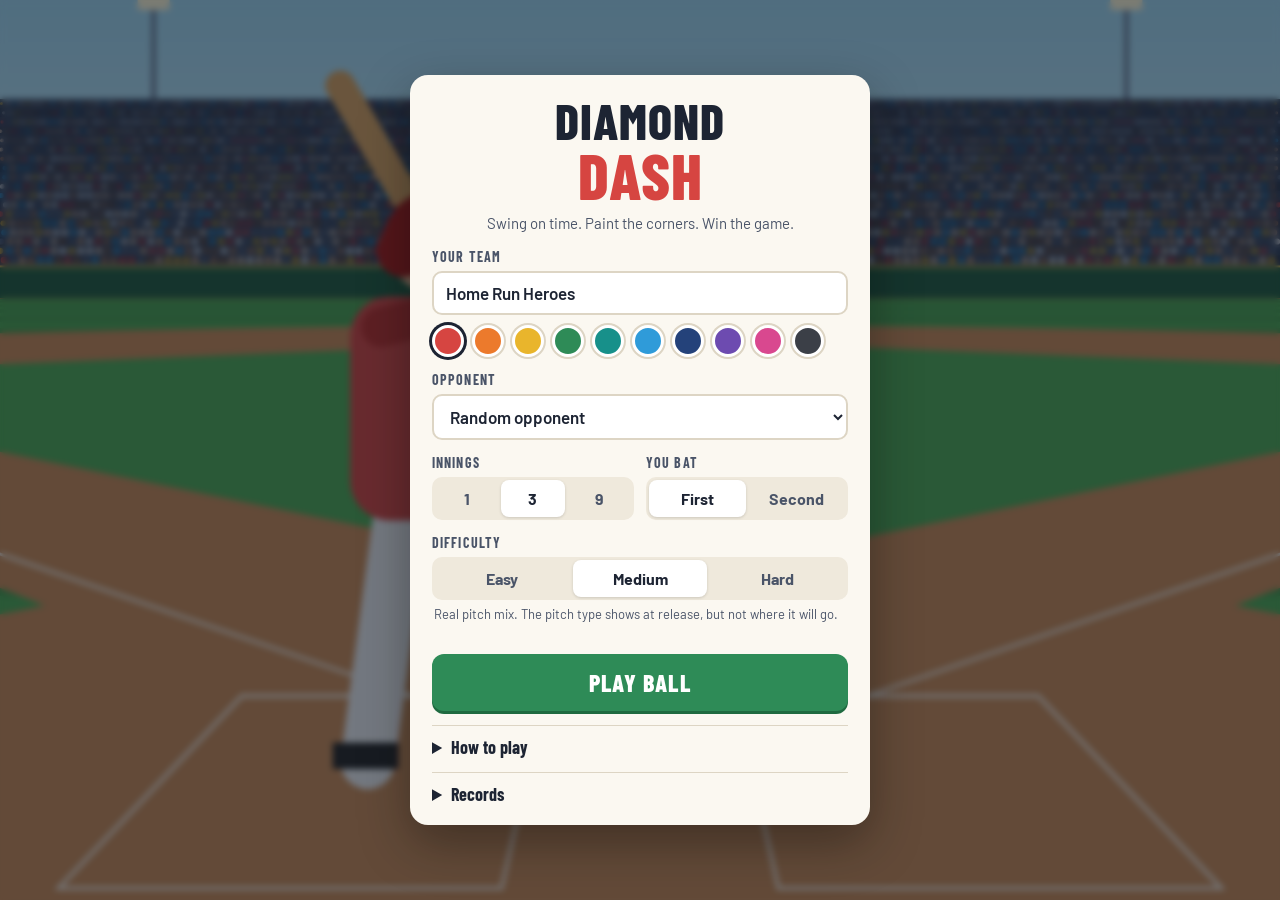
==== index.html @ 8d14df59 "Add Diamond Dash browser baseball game Full mini baseball game: timing-based batting, pick-and-aim p" ====
<!doctype html>
<html lang="en">
<head>
  <meta charset="utf-8">
  <meta name="viewport" content="width=device-width, initial-scale=1, maximum-scale=1, user-scalable=no, viewport-fit=cover">
  <meta name="theme-color" content="#1d2433">
  <title>Diamond Dash</title>
  <link rel="preconnect" href="https://fonts.googleapis.com">
  <link rel="preconnect" href="https://fonts.gstatic.com" crossorigin>
  <link href="https://fonts.googleapis.com/css2?family=Barlow:wght@500;600;700&family=Barlow+Condensed:wght@600;700;800&display=swap" rel="stylesheet">
  <link rel="stylesheet" href="css/style.css">
</head>
<body>
  <canvas id="game" aria-label="Baseball field. Tap or press Space to swing when batting. Tap the strike zone to pitch."></canvas>

  <!-- In-game HUD -->
  <div id="hud" hidden>
    <div class="scorebug" id="scorebug">
      <div class="sb-teams">
        <div class="sb-row" id="sb-away"><span class="chip"></span><span class="abbr"></span><span class="runs">0</span></div>
        <div class="sb-row" id="sb-home"><span class="chip"></span><span class="abbr"></span><span class="runs">0</span></div>
      </div>
      <div class="sb-inning"><span id="sb-half">&#9650;</span><span id="sb-inn">1</span></div>
      <div class="sb-situation">
        <svg class="sb-bases" viewBox="0 0 44 30" aria-label="Runners on base">
          <rect id="sb-b2" x="16" y="2" width="11" height="11" transform="rotate(45 21.5 7.5)"/>
          <rect id="sb-b3" x="4" y="14" width="11" height="11" transform="rotate(45 9.5 19.5)"/>
          <rect id="sb-b1" x="28" y="14" width="11" height="11" transform="rotate(45 33.5 19.5)"/>
        </svg>
        <div class="sb-outs" aria-label="Outs"><i id="sb-o1"></i><i id="sb-o2"></i></div>
      </div>
      <div class="sb-count" id="sb-count">0-0</div>
    </div>

    <div class="matchup" id="matchup">
      <div class="mu-line" id="mu-batter"></div>
      <div class="mu-line dim" id="mu-pitcher"></div>
    </div>

    <div id="pitch-info" class="pitch-info" aria-live="polite"></div>
    <div id="call" class="call" aria-live="assertive"></div>

    <div id="controls-bat" class="controls" hidden>
      <div class="hint" id="bat-hint">Tap or press <kbd>Space</kbd> to swing</div>
      <button id="btn-steal" class="pill steal" hidden>STEAL 2ND</button>
    </div>

    <div id="controls-pitch" class="controls" hidden>
      <div class="pitch-buttons" role="radiogroup" aria-label="Pitch type">
        <button class="pitch-btn" data-pitch="fb" role="radio"><b>Fastball</b><small>1</small></button>
        <button class="pitch-btn" data-pitch="cv" role="radio"><b>Curve</b><small>2</small></button>
        <button class="pitch-btn" data-pitch="ch" role="radio"><b>Change-up</b><small>3</small></button>
      </div>
      <div class="hint" id="pitch-hint">Tap the zone to throw</div>
    </div>

    <div id="tagup" class="prompt" hidden>
      <div class="prompt-title" id="tagup-title">Tag up?</div>
      <div class="prompt-sub" id="tagup-sub"></div>
      <div class="prompt-buttons">
        <button id="btn-send" class="btn go">SEND <small>(Y)</small></button>
        <button id="btn-hold" class="btn">HOLD <small>(N)</small></button>
      </div>
    </div>

    <div id="speed-hint" class="speed-hint" hidden>Tap to speed up</div>
    <div id="banner" class="banner" hidden><div class="banner-main" id="banner-main"></div><div class="banner-sub" id="banner-sub"></div></div>

    <button id="btn-pause" class="icon-btn left" aria-label="Pause">&#10074;&#10074;</button>
    <button id="btn-mute" class="icon-btn right" aria-label="Mute">&#128266;</button>
  </div>

  <!-- Title / setup -->
  <div id="screen-title" class="overlay">
    <div class="panel setup">
      <h1 class="logo"><span>DIAMOND</span><span class="dash">DASH</span></h1>
      <p class="tag">Swing on time. Paint the corners. Win the game.</p>

      <div class="field-group">
        <label for="team-name">Your team</label>
        <input id="team-name" maxlength="18" autocomplete="off" spellcheck="false">
        <div class="swatches" id="swatches" role="radiogroup" aria-label="Team color"></div>
      </div>

      <div class="field-group">
        <label for="opponent">Opponent</label>
        <select id="opponent"></select>
      </div>

      <div class="row-2">
        <div class="field-group">
          <span class="label">Innings</span>
          <div class="seg" id="seg-innings">
            <button data-v="1">1</button><button data-v="3">3</button><button data-v="9">9</button>
          </div>
        </div>
        <div class="field-group">
          <span class="label">You bat</span>
          <div class="seg" id="seg-side">
            <button data-v="away">First</button><button data-v="home">Second</button>
          </div>
        </div>
      </div>

      <div class="field-group">
        <span class="label">Difficulty</span>
        <div class="seg" id="seg-diff">
          <button data-v="easy">Easy</button><button data-v="medium">Medium</button><button data-v="hard">Hard</button>
        </div>
        <p class="diff-note" id="diff-note"></p>
      </div>

      <button id="btn-play" class="btn big go">PLAY BALL</button>

      <details class="howto">
        <summary>How to play</summary>
        <ul>
          <li><b>Batting:</b> tap, click or press <kbd>Space</kbd> to swing. Swing early to pull the ball and late to go the other way. Perfect timing gives the hardest hits. Pitches off the plate are hard to hit well, so let them go.</li>
          <li><b>Pitching:</b> pick a pitch (<kbd>1</kbd> <kbd>2</kbd> <kbd>3</kbd>), then tap where in the zone to throw it. The dotted ring shows how far it can miss. Mix speeds: a change-up after a fastball fools hitters.</li>
          <li><b>Steal:</b> with a runner on and the next base open, tap <b>STEAL</b> (or <kbd>S</kbd>) before the pitch.</li>
          <li><b>Tag up:</b> after a catch in the outfield you can send the runner. Deeper fly balls are safer.</li>
          <li>Fielding and the rest of the baserunning happen automatically. Tap the field view to speed it up.</li>
          <li><kbd>P</kbd> or <kbd>Esc</kbd> pauses and <kbd>M</kbd> mutes.</li>
        </ul>
      </details>

      <details class="records" id="records">
        <summary>Records</summary>
        <div id="records-body"></div>
      </details>
    </div>
  </div>

  <!-- Pause -->
  <div id="screen-pause" class="overlay" hidden>
    <div class="panel small">
      <h2>Paused</h2>
      <button id="btn-resume" class="btn big go">RESUME</button>
      <button id="btn-quit" class="btn">QUIT TO MENU</button>
    </div>
  </div>

  <!-- Game over -->
  <div id="screen-over" class="overlay" hidden>
    <div class="panel wide">
      <h2 id="over-title">Final</h2>
      <p id="over-sub" class="tag"></p>
      <div id="over-bests" class="bests"></div>
      <div class="table-wrap"><table id="linescore" class="linescore"></table></div>
      <div class="tabs" id="box-tabs"></div>
      <div class="table-wrap"><table id="boxscore" class="boxscore"></table></div>
      <div class="table-wrap"><table id="pitchbox" class="boxscore"></table></div>
      <div class="over-buttons">
        <button id="btn-again" class="btn big go">PLAY AGAIN</button>
        <button id="btn-menu" class="btn">MAIN MENU</button>
      </div>
    </div>
  </div>

  <script src="js/util.js"></script>
  <script src="js/data.js"></script>
  <script src="js/sim.js"></script>
  <script src="js/game.js"></script>
  <script src="js/storage.js"></script>
  <script src="js/audio.js"></script>
  <script src="js/render-bat.js"></script>
  <script src="js/render-field.js"></script>
  <script src="js/main.js"></script>
</body>
</html>
---- css/style.css ----
:root {
  --ink: #1d2433;
  --ink-2: #4a5468;
  --paper: #fbf8f1;
  --paper-2: #efe9dc;
  --line: #ddd5c4;
  --accent: #d64541;
  --go: #2e8b57;
  --gold: #f2c94c;
  --hud-bg: rgba(20, 26, 40, 0.86);
  --hud-ink: #f7f5ef;
  --safe-top: env(safe-area-inset-top, 0px);
  --safe-bottom: env(safe-area-inset-bottom, 0px);
  --font: 'Barlow', system-ui, -apple-system, 'Segoe UI', Roboto, sans-serif;
  --font-c: 'Barlow Condensed', 'Arial Narrow', system-ui, sans-serif;
}

* { box-sizing: border-box; }
html, body {
  margin: 0;
  height: 100%;
  overflow: hidden;
  background: #1d2433;
  color: var(--ink);
  font-family: var(--font);
  -webkit-tap-highlight-color: transparent;
  -webkit-user-select: none;
  user-select: none;
  touch-action: none;
}
canvas#game { position: fixed; inset: 0; width: 100vw; height: 100vh; height: 100dvh; display: block; }
button { font: inherit; cursor: pointer; color: inherit; }
kbd {
  font-family: var(--font-c);
  font-size: 0.85em;
  padding: 0 5px;
  border: 1px solid currentColor;
  border-radius: 4px;
  opacity: 0.85;
}
[hidden] { display: none !important; }

/* ---------- HUD ---------- */
#hud { position: fixed; inset: 0; pointer-events: none; }
#hud button, #hud .prompt { pointer-events: auto; }

.scorebug {
  position: absolute;
  top: calc(10px + var(--safe-top));
  left: 50%;
  transform: translateX(-50%);
  width: max-content;
  white-space: nowrap;
  display: flex;
  align-items: stretch;
  background: var(--hud-bg);
  color: var(--hud-ink);
  border-radius: 10px;
  overflow: hidden;
  font-family: var(--font-c);
  box-shadow: 0 4px 14px rgba(0, 0, 0, 0.25);
}
.sb-teams { display: flex; flex-direction: column; }
.sb-row { display: flex; align-items: center; gap: 8px; padding: 3px 10px 3px 0; font-size: 19px; font-weight: 700; min-width: 104px; }
.sb-row .chip { width: 6px; align-self: stretch; }
.sb-row .abbr { flex: 1; letter-spacing: 0.04em; }
.sb-row .runs { font-size: 21px; font-weight: 800; min-width: 20px; text-align: right; }
.sb-row.batting .abbr::after { content: ' \2022'; color: var(--gold); }
.sb-inning {
  display: flex; flex-direction: column; align-items: center; justify-content: center;
  padding: 0 10px; border-left: 1px solid rgba(255, 255, 255, 0.12); font-size: 20px; font-weight: 800; line-height: 1;
}
.sb-inning #sb-half { font-size: 11px; color: var(--gold); margin-bottom: 2px; }
.sb-situation {
  display: flex; flex-direction: column; align-items: center; justify-content: center; gap: 4px;
  padding: 4px 10px; border-left: 1px solid rgba(255, 255, 255, 0.12);
}
.sb-bases { width: 40px; height: 27px; }
.sb-bases rect { fill: rgba(255, 255, 255, 0.15); stroke: rgba(255, 255, 255, 0.6); stroke-width: 1.4; }
.sb-bases rect.on { fill: var(--gold); stroke: var(--gold); }
.sb-outs { display: flex; gap: 5px; }
.sb-outs i { width: 8px; height: 8px; border-radius: 50%; border: 1.5px solid rgba(255, 255, 255, 0.7); }
.sb-outs i.on { background: #ff6b57; border-color: #ff6b57; }
.sb-count {
  display: flex; align-items: center; padding: 0 12px; font-size: 24px; font-weight: 800;
  border-left: 1px solid rgba(255, 255, 255, 0.12); letter-spacing: 0.03em;
}

.matchup {
  position: absolute;
  left: 12px;
  bottom: calc(12px + var(--safe-bottom));
  background: var(--hud-bg);
  color: var(--hud-ink);
  border-radius: 10px;
  padding: 7px 12px;
  font-size: 14px;
  max-width: min(46vw, 320px);
  line-height: 1.35;
}
.matchup .mu-line { white-space: nowrap; overflow: hidden; text-overflow: ellipsis; }
.matchup .mu-line b { font-family: var(--font-c); font-size: 16px; letter-spacing: 0.02em; }
.matchup .dim { opacity: 0.7; font-size: 13px; }
.matchup .tagchip { display: inline-block; padding: 0 5px; margin-right: 4px; border-radius: 4px; font-family: var(--font-c); font-weight: 700; font-size: 12px; color: #fff; }

.pitch-info {
  position: absolute;
  top: calc(78px + var(--safe-top));
  left: 50%;
  transform: translateX(-50%);
  font-family: var(--font-c);
  font-weight: 700;
  font-size: 17px;
  color: #fff;
  background: rgba(20, 26, 40, 0.55);
  padding: 2px 12px;
  border-radius: 999px;
  opacity: 0;
  transition: opacity 0.15s;
  white-space: nowrap;
}
.pitch-info.show { opacity: 1; }

.call {
  position: absolute;
  left: 50%;
  top: 40%;
  transform: translate(-50%, -50%) scale(0.9);
  font-family: var(--font-c);
  font-weight: 800;
  font-size: clamp(30px, 7vw, 54px);
  letter-spacing: 0.03em;
  color: #fff;
  text-shadow: 0 3px 0 rgba(0, 0, 0, 0.35), 0 0 18px rgba(0, 0, 0, 0.35);
  opacity: 0;
  transition: opacity 0.12s, transform 0.12s;
  white-space: nowrap;
  text-align: center;
}
.call.show { opacity: 1; transform: translate(-50%, -50%) scale(1); }
.call.good { color: #ffe066; }
.call.bad { color: #ff8a7a; }
.call small { display: block; font-size: 0.42em; font-weight: 700; opacity: 0.9; }

.controls {
  position: absolute;
  right: 12px;
  bottom: calc(12px + var(--safe-bottom));
  display: flex;
  flex-direction: column;
  align-items: flex-end;
  gap: 8px;
}
.hint {
  color: #fff;
  font-size: 13px;
  background: rgba(20, 26, 40, 0.55);
  padding: 4px 10px;
  border-radius: 999px;
  white-space: nowrap;
}
.pill {
  pointer-events: auto;
  border: none;
  border-radius: 999px;
  padding: 10px 18px;
  font-family: var(--font-c);
  font-weight: 800;
  font-size: 18px;
  letter-spacing: 0.04em;
  box-shadow: 0 3px 0 rgba(0, 0, 0, 0.25);
}
.pill.steal { background: #fff; color: var(--ink); }
.pill.steal.armed { background: var(--gold); animation: pulse 0.8s infinite alternate; }
@keyframes pulse { from { transform: scale(1); } to { transform: scale(1.06); } }

.pitch-buttons { display: flex; gap: 6px; }
.pitch-btn {
  display: flex; flex-direction: column; align-items: center; gap: 0;
  min-width: 78px;
  border: 2px solid rgba(255, 255, 255, 0.85);
  background: rgba(20, 26, 40, 0.75);
  color: #fff;
  border-radius: 10px;
  padding: 7px 8px 5px;
  font-family: var(--font-c);
}
.pitch-btn b { font-size: 17px; font-weight: 800; letter-spacing: 0.02em; }
.pitch-btn small { font-size: 11px; opacity: 0.7; }
.pitch-btn.sel { background: #fff; color: var(--ink); }

.prompt {
  position: absolute;
  left: 50%;
  bottom: calc(90px + var(--safe-bottom));
  transform: translateX(-50%);
  background: var(--paper);
  color: var(--ink);
  border-radius: 14px;
  padding: 14px 18px;
  box-shadow: 0 10px 30px rgba(0, 0, 0, 0.35);
  text-align: center;
  min-width: 260px;
}
.prompt-title { font-family: var(--font-c); font-weight: 800; font-size: 24px; }
.prompt-sub { font-size: 14px; color: var(--ink-2); margin: 2px 0 10px; min-height: 1em; }
.prompt-buttons { display: flex; gap: 10px; justify-content: center; }

.speed-hint {
  position: absolute; right: 12px; bottom: calc(12px + var(--safe-bottom));
  color: #fff; font-size: 13px; background: rgba(20, 26, 40, 0.6); padding: 4px 10px; border-radius: 999px;
}

.banner {
  position: absolute;
  left: 0; right: 0;
  top: 42%;
  transform: translateY(-50%);
  text-align: center;
  background: linear-gradient(90deg, transparent, rgba(20, 26, 40, 0.88) 18%, rgba(20, 26, 40, 0.88) 82%, transparent);
  color: #fff;
  padding: 14px 10px;
  animation: bannerIn 0.25s ease-out;
}
.banner-main { font-family: var(--font-c); font-weight: 800; font-size: clamp(32px, 8vw, 60px); letter-spacing: 0.03em; line-height: 1.05; }
.banner-sub { font-size: clamp(14px, 3.6vw, 18px); opacity: 0.9; margin-top: 4px; padding: 0 8px; }
.banner.good .banner-main { color: #ffe066; }
.banner.bad .banner-main { color: #ff8a7a; }
.banner.low { top: auto; bottom: calc(60px + var(--safe-bottom)); transform: none; animation: bannerUp 0.25s ease-out; }
@keyframes bannerUp { from { opacity: 0; transform: translateY(12px); } to { opacity: 1; transform: none; } }
@keyframes bannerIn { from { opacity: 0; transform: translateY(-50%) scaleY(0.6); } to { opacity: 1; transform: translateY(-50%) scaleY(1); } }

.icon-btn {
  position: absolute;
  top: calc(12px + var(--safe-top));
  width: 40px; height: 40px;
  border-radius: 50%;
  border: none;
  background: var(--hud-bg);
  color: #fff;
  font-size: 15px;
  display: grid; place-items: center;
}
.icon-btn.left { left: 12px; }
.icon-btn.right { right: 12px; }

/* ---------- Overlays ---------- */
.overlay {
  position: fixed;
  inset: 0;
  display: flex;
  align-items: flex-start;
  justify-content: center;
  overflow-y: auto;
  padding: calc(18px + var(--safe-top)) 16px calc(18px + var(--safe-bottom));
  background: rgba(16, 22, 34, 0.55);
  backdrop-filter: blur(3px);
  -webkit-backdrop-filter: blur(3px);
  touch-action: pan-y;
  -webkit-user-select: text;
  user-select: text;
}
.panel {
  background: var(--paper);
  border-radius: 18px;
  padding: 22px 22px 20px;
  width: 100%;
  max-width: 460px;
  margin: auto 0;
  box-shadow: 0 18px 50px rgba(0, 0, 0, 0.35);
}
.panel.small { max-width: 320px; text-align: center; display: flex; flex-direction: column; gap: 10px; }
.panel.wide { max-width: 720px; }
.panel h2 { font-family: var(--font-c); font-size: 34px; margin: 0 0 4px; letter-spacing: 0.02em; }

.logo { margin: 0; text-align: center; font-family: var(--font-c); font-weight: 800; font-size: 50px; line-height: 0.95; letter-spacing: 0.02em; }
.logo span { display: block; }
.logo .dash { color: var(--accent); font-size: 64px; }
.tag { text-align: center; color: var(--ink-2); margin: 8px 0 16px; font-size: 15px; }

.field-group { margin-bottom: 14px; }
.field-group label, .field-group .label {
  display: block;
  font-family: var(--font-c);
  font-weight: 700;
  font-size: 14px;
  letter-spacing: 0.08em;
  text-transform: uppercase;
  color: var(--ink-2);
  margin-bottom: 6px;
}
input, select {
  width: 100%;
  font: inherit;
  font-size: 17px;
  font-weight: 600;
  padding: 10px 12px;
  border-radius: 10px;
  border: 2px solid var(--line);
  background: #fff;
  color: var(--ink);
}
input:focus, select:focus { outline: none; border-color: var(--ink); }
.swatches { display: flex; flex-wrap: wrap; gap: 8px; margin-top: 10px; }
.swatch {
  width: 32px; height: 32px; border-radius: 50%;
  border: 3px solid #fff;
  box-shadow: 0 0 0 2px var(--line);
}
.swatch.sel { box-shadow: 0 0 0 3px var(--ink); }

.row-2 { display: grid; grid-template-columns: 1fr 1fr; gap: 12px; }
.seg { display: flex; background: var(--paper-2); border-radius: 10px; padding: 3px; gap: 3px; }
.seg button {
  flex: 1;
  border: none;
  background: transparent;
  border-radius: 8px;
  padding: 9px 4px;
  font-weight: 700;
  font-size: 16px;
  color: var(--ink-2);
}
.seg button.sel { background: #fff; color: var(--ink); box-shadow: 0 1px 3px rgba(0, 0, 0, 0.15); }
.diff-note { font-size: 13px; color: var(--ink-2); margin: 6px 2px 0; min-height: 2.6em; }

.btn {
  border: none;
  border-radius: 12px;
  padding: 11px 18px;
  font-family: var(--font-c);
  font-weight: 800;
  font-size: 18px;
  letter-spacing: 0.05em;
  background: var(--paper-2);
  color: var(--ink);
}
.btn small { font-weight: 600; opacity: 0.7; font-size: 0.75em; }
.btn.go { background: var(--go); color: #fff; box-shadow: 0 3px 0 #1f6a40; }
.btn.big { width: 100%; padding: 14px; font-size: 24px; }
.btn:active { transform: translateY(1px); }

details { margin-top: 14px; border-top: 1px solid var(--line); padding-top: 10px; }
summary { cursor: pointer; font-family: var(--font-c); font-weight: 700; font-size: 18px; }
.howto ul { padding-left: 18px; margin: 8px 0 0; font-size: 14px; line-height: 1.45; color: var(--ink-2); }
.howto li { margin-bottom: 6px; }
.records table { width: 100%; border-collapse: collapse; font-size: 14px; margin-top: 8px; }
.records th, .records td { text-align: left; padding: 4px 6px; border-bottom: 1px solid var(--line); }
.records h4 { margin: 12px 0 2px; font-family: var(--font-c); font-size: 16px; }
.records .empty { color: var(--ink-2); font-size: 14px; margin: 8px 0 0; }

.bests { display: flex; flex-wrap: wrap; gap: 6px; justify-content: center; margin-bottom: 12px; }
.bests span { background: var(--gold); color: var(--ink); font-family: var(--font-c); font-weight: 700; padding: 3px 10px; border-radius: 999px; font-size: 14px; }

.table-wrap { overflow-x: auto; margin-bottom: 12px; -webkit-overflow-scrolling: touch; }
table.linescore, table.boxscore { border-collapse: collapse; width: 100%; font-size: 14px; font-variant-numeric: tabular-nums; }
.linescore th, .linescore td { padding: 5px 6px; text-align: center; border-bottom: 1px solid var(--line); }
.linescore td:first-child, .linescore th:first-child { text-align: left; font-weight: 700; white-space: nowrap; }
.linescore .tot { font-weight: 800; background: var(--paper-2); }
.boxscore th, .boxscore td { padding: 4px 6px; text-align: right; border-bottom: 1px solid var(--line); }
.boxscore th:first-child, .boxscore td:first-child { text-align: left; white-space: nowrap; }
.boxscore th { font-family: var(--font-c); color: var(--ink-2); font-weight: 700; }
.boxscore tr.total td { font-weight: 800; }
.tabs { display: flex; gap: 6px; margin-bottom: 6px; }
.tabs button { border: none; background: var(--paper-2); border-radius: 999px; padding: 6px 14px; font-weight: 700; color: var(--ink-2); }
.tabs button.sel { background: var(--ink); color: #fff; }
.over-buttons { display: grid; grid-template-columns: 2fr 1fr; gap: 10px; margin-top: 6px; }
.over-buttons .btn.big { font-size: 22px; }

@media (max-width: 560px) {
  .sb-row { font-size: 16px; min-width: 84px; padding-right: 8px; }
  .sb-row .runs { font-size: 18px; }
  .sb-count { font-size: 20px; padding: 0 9px; }
  .sb-inning { padding: 0 8px; font-size: 18px; }
  .sb-situation { padding: 3px 7px; }
  .matchup { font-size: 12px; padding: 6px 9px; max-width: 48vw; }
  .matchup .mu-line b { font-size: 14px; }
  .pitch-btn { min-width: 0; padding: 6px 7px 4px; }
  .pitch-btn b { font-size: 15px; }
  #controls-pitch { left: 12px; align-items: stretch; bottom: calc(66px + var(--safe-bottom)); }
  #controls-pitch .pitch-buttons > * { flex: 1; }
  #controls-pitch .hint { align-self: center; }
  .icon-btn { width: 36px; height: 36px; }
  .logo { font-size: 42px; }
  .logo .dash { font-size: 54px; }
  .panel { padding: 18px 16px 16px; }
}
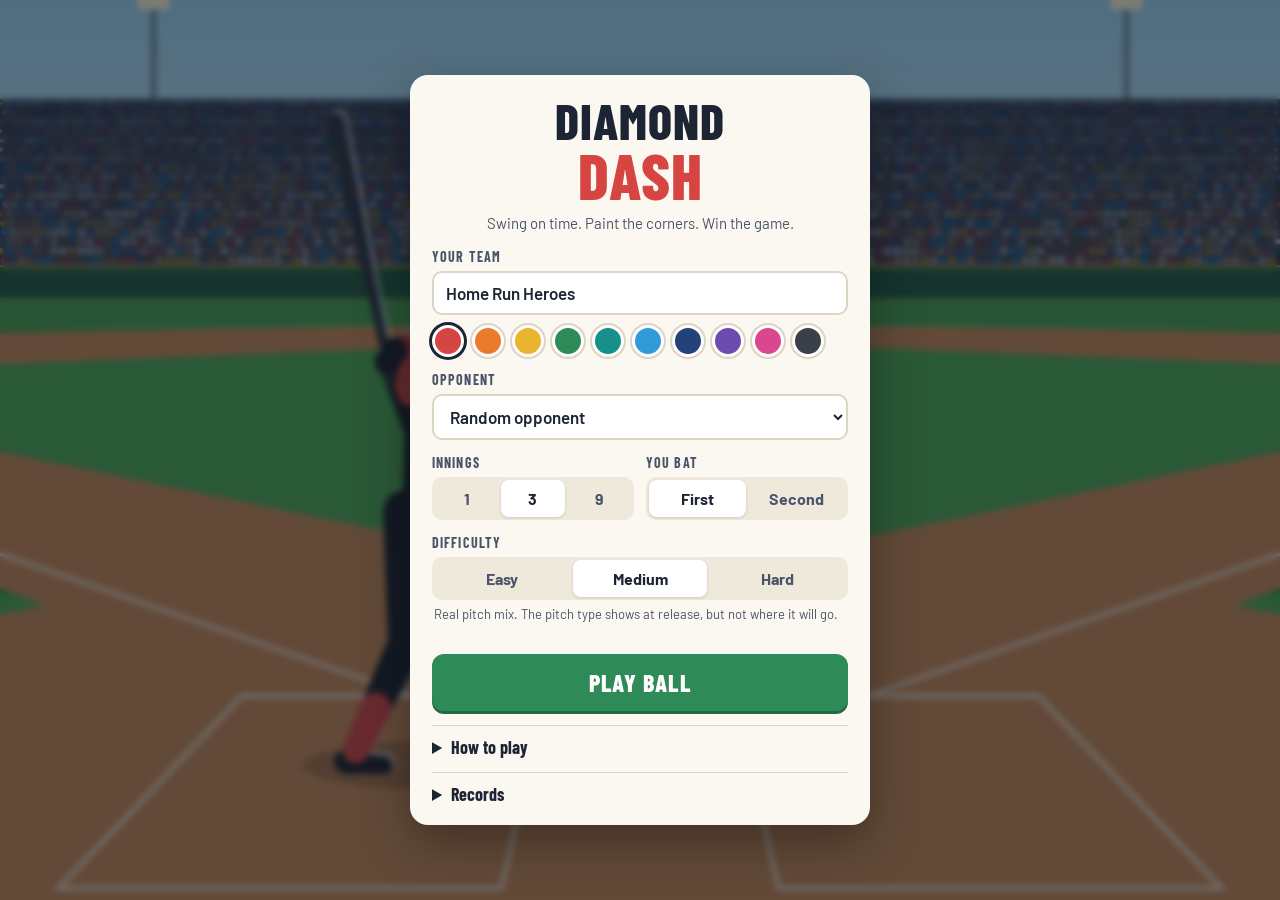
==== commit 64b0436a: "Add silhouette player rigs, 7 pitch types and bullpen - Players are now skeleton rigs (IK arms/legs," ====
--- a/index.html
+++ b/index.html
@@ -46,12 +46,11 @@
     </div>
 
     <div id="controls-pitch" class="controls" hidden>
-      <div class="pitch-buttons" role="radiogroup" aria-label="Pitch type">
-        <button class="pitch-btn" data-pitch="fb" role="radio"><b>Fastball</b><small>1</small></button>
-        <button class="pitch-btn" data-pitch="cv" role="radio"><b>Curve</b><small>2</small></button>
-        <button class="pitch-btn" data-pitch="ch" role="radio"><b>Change-up</b><small>3</small></button>
+      <div class="pitch-buttons" id="pitch-buttons" role="radiogroup" aria-label="Pitch type"></div>
+      <div class="pitch-row2">
+        <button id="btn-bullpen" class="pill bullpen">BULLPEN <small>(B)</small></button>
+        <div class="hint" id="pitch-hint">Tap the zone to throw</div>
       </div>
-      <div class="hint" id="pitch-hint">Tap the zone to throw</div>
     </div>
 
     <div id="tagup" class="prompt" hidden>
@@ -116,7 +115,8 @@
         <summary>How to play</summary>
         <ul>
           <li><b>Batting:</b> tap, click or press <kbd>Space</kbd> to swing. Swing early to pull the ball and late to go the other way. Perfect timing gives the hardest hits. Pitches off the plate are hard to hit well, so let them go.</li>
-          <li><b>Pitching:</b> pick a pitch (<kbd>1</kbd> <kbd>2</kbd> <kbd>3</kbd>), then tap where in the zone to throw it. The dotted ring shows how far it can miss. Mix speeds: a change-up after a fastball fools hitters.</li>
+          <li><b>Pitching:</b> pick a pitch (<kbd>1</kbd>&ndash;<kbd>5</kbd>), then tap where in the zone to throw it. The dotted ring shows how far it can miss. Mix speeds: a change-up or splitter after a fastball fools hitters.</li>
+          <li><b>Bullpen:</b> when your pitcher tires (watch the energy bar), tap <b>BULLPEN</b> (or <kbd>B</kbd>) between pitches to bring in a reliever.</li>
           <li><b>Steal:</b> with a runner on and the next base open, tap <b>STEAL</b> (or <kbd>S</kbd>) before the pitch.</li>
           <li><b>Tag up:</b> after a catch in the outfield you can send the runner. Deeper fly balls are safer.</li>
           <li>Fielding and the rest of the baserunning happen automatically. Tap the field view to speed it up.</li>
@@ -128,6 +128,16 @@
         <summary>Records</summary>
         <div id="records-body"></div>
       </details>
+    </div>
+  </div>
+
+  <!-- Bullpen -->
+  <div id="screen-bullpen" class="overlay" hidden>
+    <div class="panel">
+      <h2>Bullpen</h2>
+      <p class="tag left" id="bp-sub">Bring in a reliever. A pitcher who comes out can't go back in.</p>
+      <div id="bp-list" class="bp-list"></div>
+      <button id="btn-bp-close" class="btn wide">KEEP CURRENT PITCHER</button>
     </div>
   </div>
 
@@ -163,6 +173,7 @@
   <script src="js/game.js"></script>
   <script src="js/storage.js"></script>
   <script src="js/audio.js"></script>
+  <script src="js/rig.js"></script>
   <script src="js/render-bat.js"></script>
   <script src="js/render-field.js"></script>
   <script src="js/main.js"></script>
--- a/css/style.css
+++ b/css/style.css
@@ -367,6 +367,34 @@
 .over-buttons { display: grid; grid-template-columns: 2fr 1fr; gap: 10px; margin-top: 6px; }
 .over-buttons .btn.big { font-size: 22px; }
 
+/* Pitch selection and bullpen */
+.pitch-buttons { flex-wrap: wrap; justify-content: flex-end; max-width: 460px; }
+.pitch-btn small { font-family: var(--font); }
+.pitch-btn .mph { font-size: 11px; opacity: 0.75; }
+.pitch-row2 { display: flex; gap: 8px; align-items: center; }
+.pill.bullpen { background: rgba(20, 26, 40, 0.8); color: #fff; font-size: 15px; padding: 7px 14px; box-shadow: none; border: 2px solid rgba(255, 255, 255, 0.6); }
+.pill.bullpen small { font-weight: 600; opacity: 0.7; }
+.energy { display: inline-block; width: 46px; height: 7px; border-radius: 4px; background: rgba(255, 255, 255, 0.2); vertical-align: middle; margin-left: 4px; overflow: hidden; }
+.energy i { display: block; height: 100%; border-radius: 4px; background: #5fd38a; }
+.energy.mid i { background: var(--gold); }
+.energy.low i { background: #ff6b57; }
+.tag.left { text-align: left; margin: 4px 0 12px; }
+.bp-list { display: flex; flex-direction: column; gap: 8px; margin-bottom: 12px; }
+.bp-row {
+  display: grid; grid-template-columns: 1fr auto; gap: 4px 10px; align-items: center;
+  text-align: left; border: 2px solid var(--line); background: #fff; border-radius: 12px; padding: 10px 12px;
+}
+.bp-row:not(:disabled):hover { border-color: var(--ink); }
+.bp-row:disabled { opacity: 0.55; cursor: default; background: var(--paper-2); }
+.bp-row.current { opacity: 1; border-color: var(--go); background: #f1f8f2; }
+.bp-name { font-family: var(--font-c); font-weight: 800; font-size: 19px; }
+.bp-role { font-family: var(--font-c); font-weight: 700; font-size: 12px; background: var(--ink); color: #fff; border-radius: 4px; padding: 1px 5px; margin-left: 6px; vertical-align: 2px; }
+.bp-status { font-size: 13px; color: var(--ink-2); text-align: right; }
+.bp-pitches { grid-column: 1 / -1; display: flex; flex-wrap: wrap; gap: 4px; font-size: 13px; color: var(--ink-2); align-items: center; }
+.bp-pitches span { background: var(--paper-2); border-radius: 999px; padding: 1px 8px; font-weight: 600; color: var(--ink); }
+.bp-row .energy { background: var(--line); width: 60px; }
+.btn.wide { width: 100%; }
+
 @media (max-width: 560px) {
   .sb-row { font-size: 16px; min-width: 84px; padding-right: 8px; }
   .sb-row .runs { font-size: 18px; }
@@ -378,7 +406,10 @@
   .pitch-btn { min-width: 0; padding: 6px 7px 4px; }
   .pitch-btn b { font-size: 15px; }
   #controls-pitch { left: 12px; align-items: stretch; bottom: calc(66px + var(--safe-bottom)); }
-  #controls-pitch .pitch-buttons > * { flex: 1; }
+  #controls-pitch .pitch-buttons { max-width: none; justify-content: stretch; }
+  #controls-pitch .pitch-buttons > * { flex: 1 1 0; min-width: 0; }
+  .pitch-btn b { font-size: 14px; }
+  .pitch-row2 { justify-content: space-between; }
   #controls-pitch .hint { align-self: center; }
   .icon-btn { width: 36px; height: 36px; }
   .logo { font-size: 42px; }
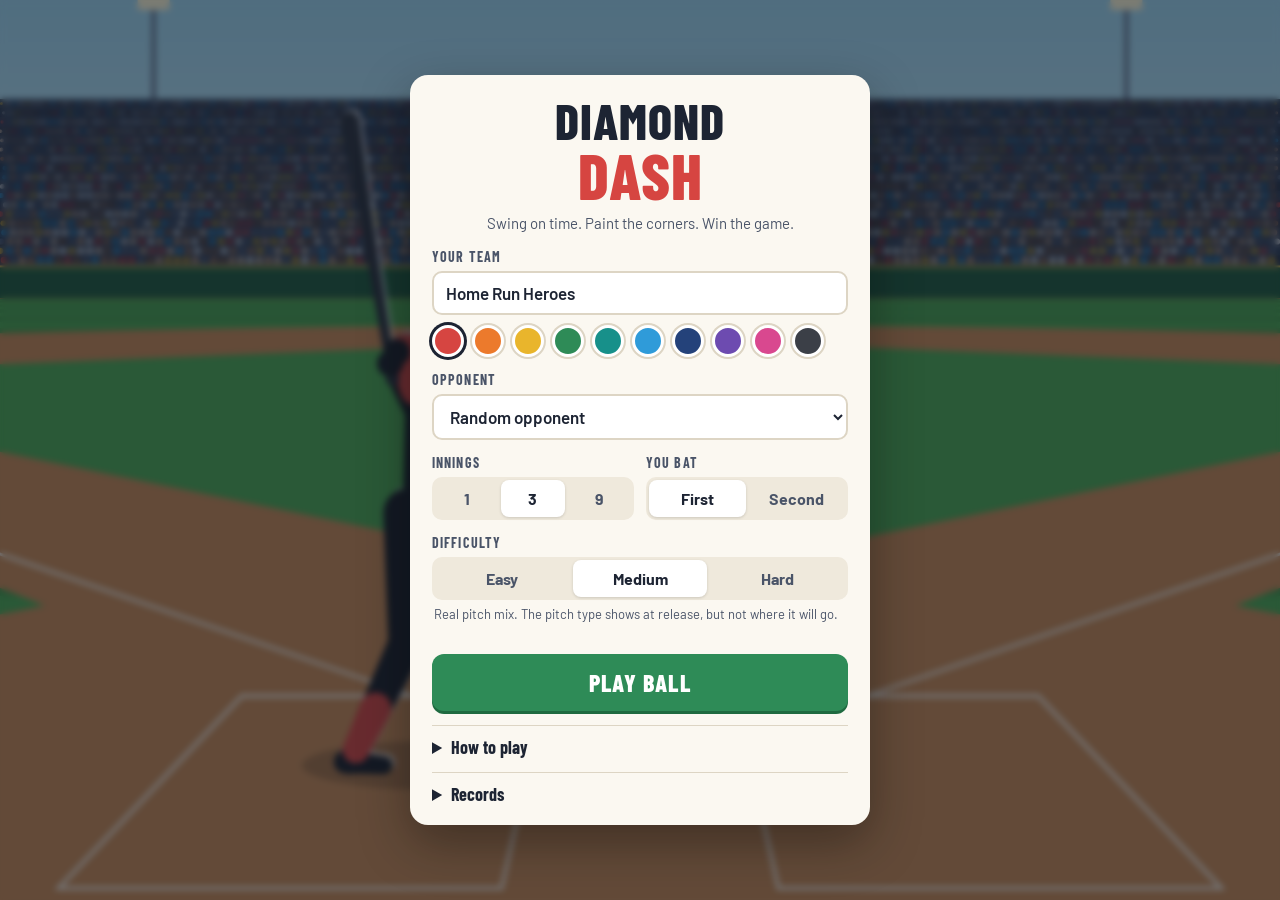
==== commit 7d921310: "Plan franchise mode: design notes, architecture contract, module stubs Co-Authored-By: Claude Opus 5" ====
--- a/index.html
+++ b/index.html
@@ -9,8 +9,15 @@
   <link rel="preconnect" href="https://fonts.gstatic.com" crossorigin>
   <link href="https://fonts.googleapis.com/css2?family=Barlow:wght@500;600;700&family=Barlow+Condensed:wght@600;700;800&display=swap" rel="stylesheet">
   <link rel="stylesheet" href="css/style.css">
+  <link rel="stylesheet" href="css/ui.css">
+  <link rel="stylesheet" href="css/ui-core.css">
+  <link rel="stylesheet" href="css/ui-offseason.css">
+  <link rel="stylesheet" href="css/fx.css">
 </head>
 <body>
+  <!-- Franchise mode pages (js/ui/ui.js) -->
+  <div id="franchise" hidden></div>
+
   <canvas id="game" aria-label="Baseball field. Tap or press Space to swing when batting. Tap the strike zone to pitch."></canvas>
 
   <!-- In-game HUD -->
@@ -171,11 +178,26 @@
   <script src="js/data.js"></script>
   <script src="js/sim.js"></script>
   <script src="js/game.js"></script>
+  <script src="js/league.js"></script>
+  <script src="js/engine.js"></script>
+  <script src="js/season.js"></script>
+  <script src="js/depth.js"></script>
+  <script src="js/postseason.js"></script>
+  <script src="js/offseason.js"></script>
+  <script src="js/trades.js"></script>
+  <script src="js/db.js"></script>
   <script src="js/storage.js"></script>
   <script src="js/audio.js"></script>
   <script src="js/rig.js"></script>
   <script src="js/render-bat.js"></script>
   <script src="js/render-field.js"></script>
+  <script src="js/fx.js"></script>
+  <script src="js/ui/ui.js"></script>
+  <script src="js/ui/screens-core.js"></script>
+  <script src="js/ui/profile.js"></script>
+  <script src="js/ui/boxscore.js"></script>
+  <script src="js/ui/screens-season.js"></script>
+  <script src="js/ui/screens-offseason.js"></script>
   <script src="js/main.js"></script>
 </body>
 </html>
--- a/css/style.css
+++ b/css/style.css
@@ -138,6 +138,7 @@
   text-align: center;
 }
 .call.show { opacity: 1; transform: translate(-50%, -50%) scale(1); }
+.call.high { top: 22%; }
 .call.good { color: #ffe066; }
 .call.bad { color: #ff8a7a; }
 .call small { display: block; font-size: 0.42em; font-weight: 700; opacity: 0.9; }
@@ -378,6 +379,7 @@
 .energy i { display: block; height: 100%; border-radius: 4px; background: #5fd38a; }
 .energy.mid i { background: var(--gold); }
 .energy.low i { background: #ff6b57; }
+.tired { display: inline-block; font-family: var(--font-c); font-weight: 800; font-size: 12px; letter-spacing: 0.04em; text-transform: uppercase; color: #fff; background: #d64541; border-radius: 4px; padding: 0 6px; margin-left: 2px; vertical-align: 1px; }
 .tag.left { text-align: left; margin: 4px 0 12px; }
 .bp-list { display: flex; flex-direction: column; gap: 8px; margin-bottom: 12px; }
 .bp-row {
--- a/css/ui.css
+++ b/css/ui.css
@@ -0,0 +1 @@
+/* Owned by the core. See ARCHITECTURE.md. */
--- a/css/ui-core.css
+++ b/css/ui-core.css
@@ -0,0 +1 @@
+/* Owned by the UI agent. See ARCHITECTURE.md. */
--- a/css/ui-offseason.css
+++ b/css/ui-offseason.css
@@ -0,0 +1 @@
+/* Owned by the depth agent. See ARCHITECTURE.md. */
--- a/css/fx.css
+++ b/css/fx.css
@@ -0,0 +1 @@
+/* Owned by the animation agent. See ARCHITECTURE.md. */
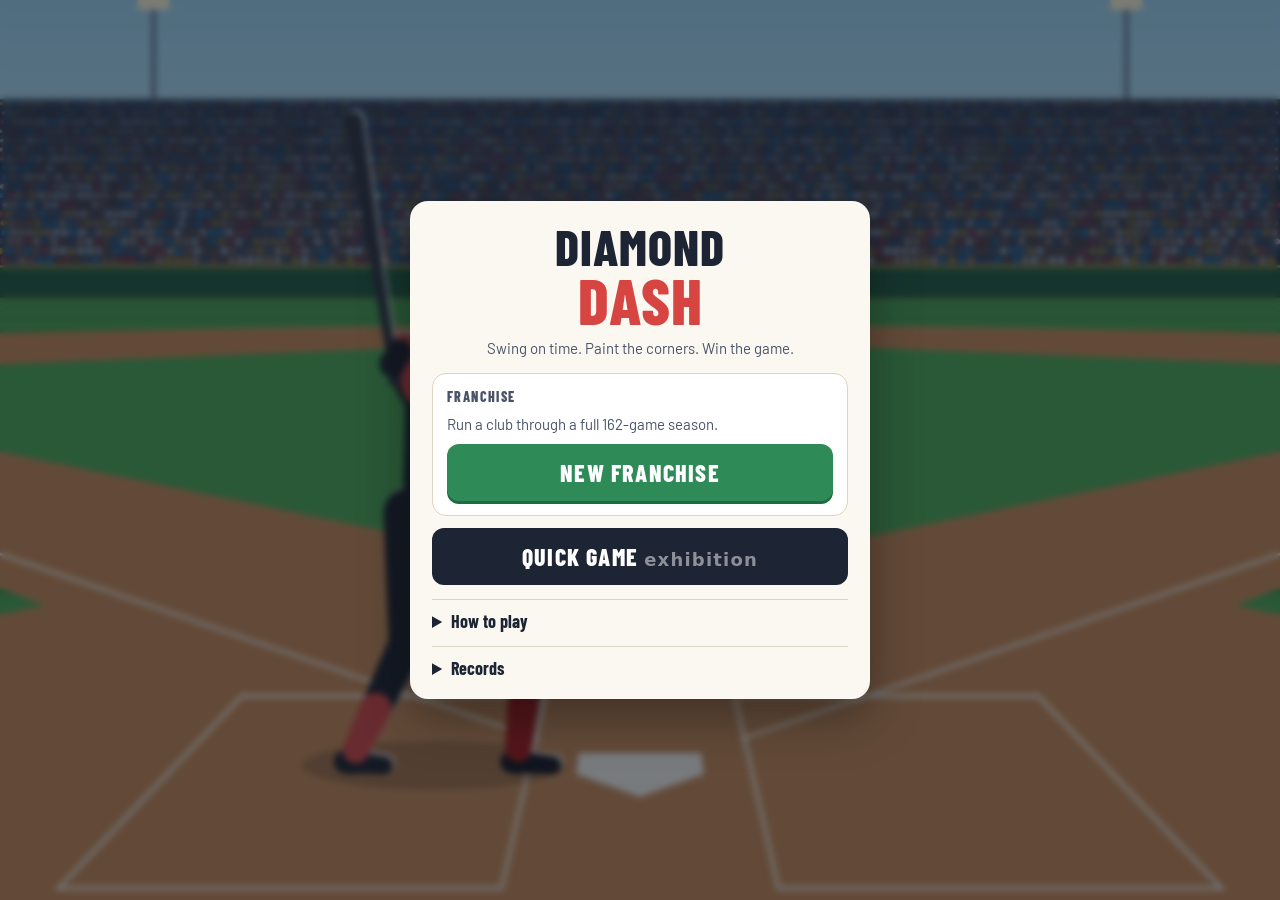
==== commit 2b971016: "Franchise UI: core screens, profile, box score, main menu and league games Co-Authored-By: Claude Op" ====
--- a/index.html
+++ b/index.html
@@ -82,6 +82,20 @@
       <h1 class="logo"><span>DIAMOND</span><span class="dash">DASH</span></h1>
       <p class="tag">Swing on time. Paint the corners. Win the game.</p>
 
+      <!-- Main menu (franchise UI) -->
+      <div id="main-menu" class="main-menu">
+        <div class="mm-card">
+          <div class="mm-label">Franchise</div>
+          <div class="mm-save" id="mm-save">Run a club through a full 162-game season.</div>
+          <button id="btn-fr-continue" class="btn big go" hidden>CONTINUE</button>
+          <button id="btn-fr-new" class="btn big go">NEW FRANCHISE</button>
+          <button id="btn-fr-reset" class="mm-link" hidden>Start over with a new franchise</button>
+        </div>
+        <button id="btn-quick" class="btn big mm-quick">QUICK GAME <small>exhibition</small></button>
+      </div>
+
+      <div id="quick-setup" hidden>
+      <button id="btn-quick-back" class="mm-back">&#8249; Main menu</button>
       <div class="field-group">
         <label for="team-name">Your team</label>
         <input id="team-name" maxlength="18" autocomplete="off" spellcheck="false">
@@ -117,6 +131,7 @@
       </div>
 
       <button id="btn-play" class="btn big go">PLAY BALL</button>
+      </div>
 
       <details class="howto">
         <summary>How to play</summary>
@@ -153,7 +168,9 @@
     <div class="panel small">
       <h2>Paused</h2>
       <button id="btn-resume" class="btn big go">RESUME</button>
+      <button id="btn-simend" class="btn" hidden>SIM TO END</button>
       <button id="btn-quit" class="btn">QUIT TO MENU</button>
+      <p id="pause-note" class="pause-note" hidden>Leaving simulates the rest of this game.</p>
     </div>
   </div>
 
--- a/css/ui.css
+++ b/css/ui.css
@@ -1 +1,184 @@
-/* Owned by the core. See ARCHITECTURE.md. */
+/* Franchise UI framework (js/ui/ui.js). Screen-specific styles live in
+   ui-core.css (UI agent) and ui-offseason.css (depth agent). */
+
+#franchise {
+  position: fixed;
+  inset: 0;
+  z-index: 20;
+  display: flex;
+  flex-direction: column;
+  background: var(--paper);
+  color: var(--ink);
+  -webkit-user-select: text;
+  user-select: text;
+  touch-action: pan-y;
+}
+body.fr-open #hud,
+body.fr-open .overlay { display: none !important; }
+
+/* Header */
+.fr-head {
+  display: flex;
+  align-items: center;
+  gap: 12px;
+  padding: calc(8px + var(--safe-top)) 14px 8px;
+  background: var(--ink);
+  color: var(--hud-ink);
+  min-height: 52px;
+}
+.fr-menu {
+  border: none;
+  background: rgba(255, 255, 255, 0.1);
+  color: #fff;
+  width: 38px;
+  height: 38px;
+  border-radius: 10px;
+  font-size: 18px;
+  flex: none;
+}
+.fr-head-team { display: flex; align-items: center; gap: 8px; min-width: 0; flex: 1; }
+.fr-head-team b { font-family: var(--font-c); font-size: 20px; letter-spacing: 0.02em; white-space: nowrap; overflow: hidden; text-overflow: ellipsis; }
+.fr-head-team span { font-family: var(--font-c); font-size: 17px; opacity: 0.8; white-space: nowrap; }
+.fr-dot { width: 12px; height: 12px; border-radius: 3px; flex: none; }
+.fr-head-date { text-align: right; line-height: 1.1; flex: none; }
+.fr-head-date b { display: block; font-family: var(--font-c); font-size: 18px; }
+.fr-head-date span { font-size: 12px; opacity: 0.75; }
+
+/* Tabs */
+.fr-tabs {
+  display: flex;
+  gap: 2px;
+  padding: 0 8px;
+  background: var(--ink);
+  overflow-x: auto;
+  scrollbar-width: none;
+  flex: none;
+}
+.fr-tabs::-webkit-scrollbar { display: none; }
+.fr-tabs button {
+  border: none;
+  background: transparent;
+  color: rgba(255, 255, 255, 0.65);
+  font-family: var(--font-c);
+  font-weight: 700;
+  font-size: 16px;
+  letter-spacing: 0.04em;
+  padding: 9px 12px 11px;
+  border-bottom: 3px solid transparent;
+  white-space: nowrap;
+}
+.fr-tabs button.sel { color: #fff; border-bottom-color: var(--gold); }
+
+/* Content */
+.fr-main {
+  flex: 1;
+  overflow-y: auto;
+  -webkit-overflow-scrolling: touch;
+  padding: 14px 14px calc(24px + var(--safe-bottom));
+}
+.fr-screen { max-width: 980px; margin: 0 auto; }
+.fr-screen-head { display: flex; align-items: center; gap: 8px; margin-bottom: 10px; }
+.fr-screen-head h2 { margin: 0; font-family: var(--font-c); font-size: 28px; letter-spacing: 0.02em; }
+.fr-back {
+  border: none;
+  background: var(--paper-2);
+  width: 36px;
+  height: 36px;
+  border-radius: 10px;
+  font-size: 26px;
+  line-height: 1;
+  color: var(--ink);
+}
+.fr-card {
+  background: #fff;
+  border: 1px solid var(--line);
+  border-radius: 14px;
+  padding: 14px 16px;
+  margin-bottom: 12px;
+}
+.fr-card h3 { margin: 0 0 8px; font-family: var(--font-c); font-size: 21px; letter-spacing: 0.02em; }
+.fr-card h4 { margin: 12px 0 6px; font-family: var(--font-c); font-size: 17px; color: var(--ink-2); letter-spacing: 0.04em; text-transform: uppercase; }
+.fr-card pre { white-space: pre-wrap; font-size: 12px; }
+.fr-grid { display: grid; grid-template-columns: repeat(auto-fit, minmax(280px, 1fr)); gap: 12px; }
+.fr-row-btns { display: flex; flex-wrap: wrap; gap: 8px; margin-top: 10px; }
+.fr-muted { color: var(--ink-2); font-size: 14px; }
+
+/* Links, chips, ratings */
+.fr-plink { color: var(--ink); text-decoration: none; font-weight: 600; border-bottom: 1px dotted rgba(29, 36, 51, 0.35); }
+.fr-plink:hover { border-bottom-style: solid; }
+.fr-team { display: inline-flex; align-items: center; gap: 5px; font-family: var(--font-c); font-weight: 700; letter-spacing: 0.03em; cursor: pointer; }
+.fr-team i { width: 9px; height: 9px; border-radius: 2px; display: inline-block; }
+.fr-rating { display: inline-block; min-width: 26px; text-align: center; font-family: var(--font-c); font-weight: 800; border-radius: 5px; padding: 0 4px; }
+.fr-rating.r-elite { background: #1f7a4d; color: #fff; }
+.fr-rating.r-good { background: #cfe9d9; color: #12452b; }
+.fr-rating.r-avg { background: var(--paper-2); color: var(--ink); }
+.fr-rating.r-low { background: #f6d5cf; color: #7a2418; }
+
+/* Tables */
+.fr-table-wrap { overflow-x: auto; -webkit-overflow-scrolling: touch; }
+.fr-table { border-collapse: collapse; width: 100%; font-size: 14px; font-variant-numeric: tabular-nums; }
+.fr-table th, .fr-table td { padding: 6px 7px; border-bottom: 1px solid var(--line); white-space: nowrap; }
+.fr-table th { font-family: var(--font-c); font-weight: 700; color: var(--ink-2); text-align: right; background: var(--paper); position: sticky; top: 0; }
+.fr-table th.l, .fr-table td.l { text-align: left; }
+.fr-table td.r { text-align: right; }
+.fr-table th.sortable { cursor: pointer; }
+.fr-table th.sorted-desc::after { content: ' \25BE'; }
+.fr-table th.sorted-asc::after { content: ' \25B4'; }
+.fr-table tbody tr:hover { background: rgba(242, 201, 76, 0.12); }
+.fr-table tr.user { background: rgba(242, 201, 76, 0.22); font-weight: 700; }
+.fr-table td.empty { color: var(--ink-2); font-style: italic; }
+
+/* Modal */
+.fr-modal-back {
+  position: fixed;
+  inset: 0;
+  z-index: 40;
+  background: rgba(16, 22, 34, 0.55);
+  display: flex;
+  align-items: flex-start;
+  justify-content: center;
+  overflow-y: auto;
+  padding: calc(16px + var(--safe-top)) 12px calc(16px + var(--safe-bottom));
+  -webkit-user-select: text;
+  user-select: text;
+  touch-action: pan-y;
+}
+.fr-modal {
+  background: var(--paper);
+  border-radius: 16px;
+  width: 100%;
+  max-width: 560px;
+  margin: auto 0;
+  box-shadow: 0 18px 50px rgba(0, 0, 0, 0.35);
+  color: var(--ink);
+}
+.fr-modal.wide { max-width: 900px; }
+.fr-modal-head { display: flex; align-items: center; justify-content: space-between; padding: 14px 16px 6px; }
+.fr-modal-head h3 { margin: 0; font-family: var(--font-c); font-size: 24px; }
+.fr-x { border: none; background: var(--paper-2); width: 34px; height: 34px; border-radius: 50%; font-size: 22px; line-height: 1; color: var(--ink); flex: none; }
+.fr-modal-body { padding: 6px 16px 16px; }
+.fr-confirm-text { margin: 4px 0 6px; }
+
+/* Toasts */
+.fr-toasts { position: fixed; left: 50%; bottom: calc(18px + var(--safe-bottom)); transform: translateX(-50%); z-index: 50; display: flex; flex-direction: column; gap: 6px; align-items: center; pointer-events: none; }
+.fr-toast { background: var(--ink); color: #fff; padding: 9px 16px; border-radius: 999px; font-size: 14px; box-shadow: 0 6px 18px rgba(0, 0, 0, 0.25); transition: opacity 0.4s; max-width: 90vw; }
+body > .fr-toast { position: fixed; left: 50%; bottom: calc(18px + var(--safe-bottom)); transform: translateX(-50%); z-index: 50; }
+.fr-toast.out { opacity: 0; }
+
+/* Progress */
+.fr-progress-back { position: fixed; inset: 0; z-index: 45; background: rgba(16, 22, 34, 0.6); display: grid; place-items: center; padding: 16px; }
+.fr-progress { background: var(--paper); border-radius: 16px; padding: 18px; width: min(420px, 100%); text-align: center; }
+.fr-progress-label { font-family: var(--font-c); font-weight: 700; font-size: 20px; margin-bottom: 12px; }
+.fr-progress-bar { height: 12px; border-radius: 999px; background: var(--paper-2); overflow: hidden; margin-bottom: 14px; }
+.fr-progress-bar i { display: block; height: 100%; width: 0; background: var(--go); transition: width 0.15s; }
+
+@media (max-width: 560px) {
+  .fr-head { gap: 8px; padding-left: 10px; padding-right: 10px; }
+  .fr-head-team b { font-size: 17px; }
+  .fr-head-team span { font-size: 15px; }
+  .fr-head-date b { font-size: 16px; }
+  .fr-main { padding: 10px 10px calc(20px + var(--safe-bottom)); }
+  .fr-card { padding: 12px; }
+  .fr-table { font-size: 13px; }
+  .fr-table th, .fr-table td { padding: 5px 5px; }
+}
--- a/css/ui-core.css
+++ b/css/ui-core.css
@@ -1 +1,352 @@
-/* Owned by the UI agent. See ARCHITECTURE.md. */
+/* Core franchise screens, profile and box score (UI agent). Builds on ui.css. */
+
+/* ---------- Main menu (title screen) ---------- */
+.main-menu { display: flex; flex-direction: column; gap: 12px; margin-bottom: 4px; }
+.mm-card { background: #fff; border: 1px solid var(--line); border-radius: 14px; padding: 14px; display: flex; flex-direction: column; gap: 10px; }
+.mm-label { font-family: var(--font-c); font-weight: 800; font-size: 14px; letter-spacing: 0.1em; text-transform: uppercase; color: var(--ink-2); }
+.mm-save { font-size: 15px; color: var(--ink-2); display: flex; flex-wrap: wrap; align-items: center; gap: 4px 8px; line-height: 1.3; }
+.mm-save b { font-family: var(--font-c); font-size: 21px; color: var(--ink); }
+.mm-save span { width: 100%; }
+.mm-chip { width: 14px; height: 14px; border-radius: 4px; display: inline-block; }
+.mm-link { border: none; background: none; color: var(--ink-2); font-size: 14px; text-decoration: underline; padding: 0; align-self: center; }
+.mm-quick { background: var(--ink); color: #fff; }
+.mm-quick small { color: rgba(255, 255, 255, 0.7); }
+.mm-back { border: none; background: var(--paper-2); color: var(--ink); border-radius: 999px; padding: 6px 14px; font-weight: 700; margin-bottom: 12px; }
+.pause-note { margin: 0; font-size: 13px; color: var(--ink-2); }
+
+/* ---------- Shared bits ---------- */
+#franchise:has(.fr-screen-newFranchise) .fr-tabs { display: none; }
+.fr-lead { margin: 0 0 12px; color: var(--ink-2); }
+.fr-small { font-size: 12.5px; margin: 8px 0 0; }
+.fr-center { justify-content: center; }
+.fr-mb { margin: 0 0 12px; }
+.fr-card-head { display: flex; align-items: baseline; justify-content: space-between; gap: 10px; }
+.fr-card-head h3 { margin-bottom: 8px; }
+.fr-more { color: var(--ink-2); font-size: 14px; font-weight: 600; text-decoration: none; white-space: nowrap; }
+.fr-more:hover { color: var(--ink); text-decoration: underline; }
+.fr-toolbar { display: flex; flex-wrap: wrap; gap: 8px; margin-bottom: 12px; }
+.fr-seg { display: inline-flex; background: var(--paper-2); border-radius: 10px; padding: 3px; gap: 2px; max-width: 100%; }
+.fr-seg button { border: none; background: transparent; border-radius: 8px; padding: 7px 12px; font-weight: 700; font-size: 14px; color: var(--ink-2); white-space: nowrap; }
+.fr-seg button.sel { background: #fff; color: var(--ink); box-shadow: 0 1px 3px rgba(0, 0, 0, 0.15); }
+.fr-seg-scroll { overflow-x: auto; scrollbar-width: none; display: flex; width: max-content; }
+.fr-seg-scroll::-webkit-scrollbar { display: none; }
+.fr-seg-wide { display: flex; width: 100%; }
+.fr-seg-wide button { flex: 1; }
+.fr-subtabs { margin-bottom: 12px; }
+.fr-tag { display: inline-block; font-family: var(--font-c); font-weight: 700; font-size: 11px; letter-spacing: 0.04em; background: var(--paper-2); color: var(--ink-2); border-radius: 4px; padding: 0 4px; vertical-align: 1px; }
+.fr-num { color: var(--ink-2); font-family: var(--font-c); }
+.fr-inj { display: inline-block; font-family: var(--font-c); font-weight: 800; font-size: 11px; background: #d64541; color: #fff; border-radius: 4px; padding: 0 4px; vertical-align: 1px; }
+.fr-pill { font-family: var(--font-c); font-weight: 700; background: var(--ink); color: var(--gold); border-radius: 999px; padding: 3px 10px; font-size: 14px; white-space: nowrap; }
+.fr-err { color: #b0281f; font-weight: 600; min-height: 1em; margin: 8px 0 0; }
+.fr-errs, .fr-warns { margin: 10px 0 0; padding-left: 18px; font-size: 14px; }
+.fr-errs { color: #b0281f; font-weight: 600; }
+.fr-warns { color: #8a5a00; }
+.fr-list { list-style: none; margin: 0; padding: 0; }
+.fr-list li { padding: 6px 0; border-bottom: 1px solid var(--line); }
+.fr-list li:last-child { border-bottom: none; }
+.fr-inj-line { display: block; font-size: 13px; color: #b0281f; }
+.fr-field-label { font-family: var(--font-c); font-weight: 700; font-size: 14px; letter-spacing: 0.08em; text-transform: uppercase; color: var(--ink-2); margin: 14px 0 6px; }
+.fr-field-label .fr-muted { text-transform: none; letter-spacing: 0; font-family: var(--font); font-weight: 500; font-size: 13px; }
+.btn.sm { padding: 5px 10px; font-size: 14px; border-radius: 8px; }
+.btn[disabled], .btn[aria-disabled='true'] { opacity: 0.45; cursor: default; box-shadow: none; }
+.btn.go[aria-disabled='true'] { background: var(--paper-2); color: var(--ink-2); }
+a.btn { display: inline-block; text-decoration: none; text-align: center; }
+.fr-ib { border: 1px solid var(--line); background: #fff; width: 30px; height: 30px; border-radius: 8px; font-size: 11px; color: var(--ink); padding: 0; }
+.fr-ib:disabled { opacity: 0.3; cursor: default; }
+.fr-table td.pos, .pos { color: #1f7a4d; }
+.fr-table td.neg, .neg { color: #b0281f; }
+.fr-clinch { font-family: var(--font-c); font-weight: 800; color: #1f7a4d; margin-right: 2px; }
+.fr-res { text-decoration: none; font-weight: 700; font-family: var(--font-c); font-size: 15px; border-bottom: 1px dotted rgba(29, 36, 51, 0.35); color: var(--ink); }
+.fr-res.W { color: #1f7a4d; }
+.fr-res.L { color: #b0281f; }
+.fr-team { white-space: nowrap; }
+
+/* ---------- New franchise ---------- */
+.fr-nf-league h3 { font-family: var(--font-c); font-size: 22px; margin: 6px 0 8px; }
+.fr-nf-divs { display: grid; grid-template-columns: repeat(3, minmax(0, 1fr)); gap: 10px; margin-bottom: 14px; }
+.fr-nf-div h4 { margin: 0 0 6px; font-family: var(--font-c); font-size: 14px; letter-spacing: 0.08em; text-transform: uppercase; color: var(--ink-2); }
+.fr-nf-team { display: flex; align-items: center; gap: 10px; width: 100%; text-align: left; border: 2px solid var(--line); background: #fff; border-radius: 12px; padding: 7px 10px; margin-bottom: 6px; }
+.fr-nf-team:hover { border-color: var(--ink-2); }
+.fr-nf-team.sel { border-color: var(--ink); box-shadow: 0 0 0 2px var(--gold); }
+.fr-nf-sw { width: 24px; height: 30px; border-radius: 6px; flex: none; background: linear-gradient(135deg, var(--tc) 0 62%, var(--tc2) 62% 100%); }
+.fr-nf-nm { flex: 1; min-width: 0; display: flex; flex-direction: column; line-height: 1.1; }
+.fr-nf-nm small { font-size: 12px; color: var(--ink-2); white-space: nowrap; overflow: hidden; text-overflow: ellipsis; }
+.fr-nf-nm b { font-family: var(--font-c); font-size: 18px; white-space: nowrap; overflow: hidden; text-overflow: ellipsis; }
+.fr-nf-mk { font-family: var(--font-c); font-weight: 700; color: #1f7a4d; font-size: 13px; letter-spacing: 0.05em; }
+.fr-nf-setup { scroll-margin-bottom: 20px; }
+.fr-nf-preview { display: flex; align-items: center; gap: 14px; margin-bottom: 12px; }
+.fr-nf-preview h3 { margin: 0; font-size: 26px; }
+.fr-nf-preview small { color: var(--ink-2); font-size: 13px; }
+.fr-nf-badge, .fr-th-badge, .fr-mu-badge { display: grid; place-items: center; width: 58px; height: 58px; border-radius: 14px; background: var(--tc); color: #fff; font-family: var(--font-c); font-weight: 800; font-size: 21px; letter-spacing: 0.03em; flex: none; text-shadow: 0 1px 2px rgba(0, 0, 0, 0.35); }
+.fr-nf-fields { display: grid; grid-template-columns: 1fr 1fr 90px; gap: 10px; }
+.fr-nf-fields label { display: flex; flex-direction: column; gap: 4px; font-family: var(--font-c); font-weight: 700; font-size: 14px; letter-spacing: 0.06em; text-transform: uppercase; color: var(--ink-2); }
+.fr-nf-fields input { text-transform: none; letter-spacing: 0; }
+.fr-nf-abbr input { text-transform: uppercase; }
+.fr-nf-colors { margin-top: 0; }
+.fr-nf-setup .btn.big { margin-top: 4px; }
+
+/* ---------- Home ---------- */
+.fr-home { display: grid; grid-template-columns: minmax(0, 1.6fr) minmax(0, 1fr); gap: 12px; align-items: start; }
+.fr-home-main, .fr-home-side { min-width: 0; }
+.fr-cta { border: 2px solid var(--go); background: #f1f8f2; }
+.fr-cta.alt { border-color: var(--gold); background: #fffaf0; }
+.fr-cta p { margin: 0; }
+.fr-today-head { display: flex; justify-content: space-between; align-items: flex-start; gap: 10px; }
+.fr-today-head small { font-family: var(--font-c); font-weight: 700; font-size: 13px; letter-spacing: 0.08em; text-transform: uppercase; color: var(--ink-2); }
+.fr-today-head h3 { font-size: 26px; margin-bottom: 10px; }
+.fr-mu { display: grid; grid-template-columns: minmax(0, 1fr) auto minmax(0, 1fr); gap: 10px; align-items: stretch; }
+.fr-mu-at { align-self: center; font-family: var(--font-c); font-weight: 800; font-size: 22px; color: var(--ink-2); }
+.fr-mu-side { background: var(--paper); border: 1px solid var(--line); border-radius: 12px; padding: 10px; min-width: 0; display: flex; flex-direction: column; gap: 8px; }
+.fr-mu-side.user { border-color: var(--gold); box-shadow: inset 0 0 0 1px var(--gold); }
+.fr-mu-team { display: flex; align-items: center; gap: 10px; min-width: 0; }
+.fr-mu-team > div { min-width: 0; display: flex; flex-direction: column; }
+.fr-mu-team b { font-family: var(--font-c); font-size: 18px; line-height: 1.1; }
+.fr-mu-team span { font-size: 13px; color: var(--ink-2); }
+.fr-mu-badge { width: 46px; height: 46px; font-size: 17px; border-radius: 12px; }
+.fr-mu-sp { font-size: 14px; line-height: 1.35; }
+.fr-mu-sp small { display: block; font-family: var(--font-c); font-weight: 700; font-size: 12px; letter-spacing: 0.08em; text-transform: uppercase; color: var(--ink-2); }
+.fr-play-btns { display: grid; grid-template-columns: 1.3fr 1fr 1fr; gap: 8px; margin-top: 12px; }
+.fr-play-btns .btn.big { font-size: 20px; padding: 10px 8px; display: flex; flex-direction: column; align-items: center; line-height: 1.05; }
+.fr-play-btns .btn small { font-family: var(--font); font-weight: 600; font-size: 12px; letter-spacing: 0; opacity: 0.75; margin-top: 3px; }
+.fr-upcoming { display: flex; flex-wrap: wrap; gap: 4px 12px; align-items: center; margin-top: 12px; padding-top: 10px; border-top: 1px solid var(--line); font-size: 14px; }
+.fr-upcoming small { font-family: var(--font-c); font-weight: 700; letter-spacing: 0.08em; text-transform: uppercase; color: var(--ink-2); }
+.fr-sim-btns { display: flex; flex-wrap: wrap; gap: 8px; }
+.fr-sim-btns .btn { font-size: 16px; padding: 9px 14px; }
+.fr-sim-date { display: flex; flex-wrap: wrap; align-items: flex-end; gap: 8px; margin-top: 10px; }
+.fr-sim-date label { display: flex; align-items: center; gap: 8px; font-weight: 600; font-size: 14px; color: var(--ink-2); }
+.fr-sim-date input { width: auto; font-size: 15px; padding: 7px 9px; }
+.fr-sim-date .btn { font-size: 16px; padding: 9px 14px; }
+.fr-sim .fr-muted { font-size: 13px; margin: 8px 0 0; }
+.fr-board h4:first-of-type { margin-top: 0; }
+
+/* Scoreboard tiles */
+.fr-gtiles { display: grid; grid-template-columns: repeat(auto-fill, minmax(150px, 1fr)); gap: 8px; }
+.fr-gtile { border: 1px solid var(--line); border-radius: 10px; background: var(--paper); padding: 6px 8px; font-size: 14px; min-width: 0; }
+.fr-gtile.final { cursor: pointer; background: #fff; }
+.fr-gtile.final:hover, .fr-gtile.final:focus { border-color: var(--ink-2); outline: none; }
+.fr-gt-lab { font-size: 11px; color: var(--ink-2); font-weight: 700; margin-bottom: 2px; white-space: nowrap; overflow: hidden; text-overflow: ellipsis; }
+.fr-gt-row { display: flex; align-items: center; gap: 6px; font-family: var(--font-c); font-size: 16px; color: var(--ink-2); }
+.fr-gt-row i { width: 8px; height: 8px; border-radius: 2px; background: #8d99ae; }
+.fr-gt-row b { font-weight: 700; }
+.fr-gt-row.win { color: var(--ink); }
+.fr-gt-row.win b, .fr-gt-row.win .fr-gt-r { font-weight: 800; }
+.fr-gt-row.user b { text-decoration: underline; text-decoration-color: var(--gold); text-decoration-thickness: 3px; text-underline-offset: 2px; }
+.fr-gt-rec { flex: 1; font-family: var(--font); font-size: 12px; color: var(--ink-2); }
+.fr-gt-r { min-width: 18px; text-align: right; font-size: 18px; }
+.fr-gt-foot { display: flex; flex-wrap: wrap; gap: 0 8px; font-size: 11.5px; color: var(--ink-2); margin-top: 3px; border-top: 1px solid var(--line); padding-top: 3px; }
+.fr-gt-foot span:first-child { font-weight: 700; }
+.fr-table.fr-mini { font-size: 14px; }
+
+/* News */
+.fr-news { list-style: none; margin: 10px 0 0; padding: 0; }
+.fr-news-mini { margin-top: 0; }
+.fr-news-item { padding: 8px 0; border-bottom: 1px solid var(--line); }
+.fr-news-item:last-child { border-bottom: none; }
+.fr-news-meta { display: flex; align-items: center; gap: 8px; font-size: 12px; color: var(--ink-2); margin-bottom: 2px; }
+.fr-kind { font-family: var(--font-c); font-weight: 700; letter-spacing: 0.06em; text-transform: uppercase; }
+.fr-news-text { font-size: 15px; line-height: 1.35; }
+.k-injury .fr-kind { color: #b0281f; }
+.k-trade .fr-kind, .k-transaction .fr-kind { color: #6d4bb0; }
+.k-award .fr-kind, .k-postseason .fr-kind { color: #a77b00; }
+
+/* ---------- Schedule ---------- */
+.fr-sched tr.today { background: rgba(242, 201, 76, 0.18); }
+.fr-dec { font-size: 13px; color: var(--ink-2); }
+.fr-dec .fr-plink { font-weight: 600; }
+.fr-daynav { display: flex; align-items: center; justify-content: space-between; gap: 10px; margin-bottom: 10px; }
+.fr-daynav > div { text-align: center; display: flex; flex-direction: column; }
+.fr-daynav b { font-family: var(--font-c); font-size: 22px; }
+.fr-daynav .btn { font-size: 24px; padding: 4px 16px; }
+.fr-card > .fr-seg-scroll { margin-bottom: 10px; }
+
+/* ---------- Standings ---------- */
+.fr-stand { margin-bottom: 12px; }
+.fr-stand th.l { color: var(--ink); font-size: 16px; }
+.fr-tname { color: var(--ink-2); font-size: 13px; }
+.fr-table tr.fr-cut td { border-bottom: 2px solid var(--ink-2); }
+
+/* ---------- Leaders ---------- */
+.fr-lgrid { display: grid; grid-template-columns: repeat(auto-fill, minmax(230px, 1fr)); gap: 12px; }
+.fr-lgrid .fr-card { margin-bottom: 0; }
+.fr-lcard ol { list-style: none; margin: 0; padding: 0; counter-reset: ldr; }
+.fr-lcard li { display: flex; align-items: baseline; gap: 6px; padding: 4px 0; border-bottom: 1px solid var(--line); counter-increment: ldr; font-size: 14px; }
+.fr-lcard li:last-child { border-bottom: none; }
+.fr-lcard li::before { content: counter(ldr); width: 16px; color: var(--ink-2); font-family: var(--font-c); }
+.fr-lcard li.fr-muted::before { content: ''; }
+.fr-lcard li.user { background: rgba(242, 201, 76, 0.22); }
+.fr-l-name { flex: 1; min-width: 0; white-space: nowrap; overflow: hidden; text-overflow: ellipsis; }
+.fr-lcard li b { font-family: var(--font-c); font-size: 17px; }
+.fr-lgrid + .fr-muted { margin-top: 12px; }
+
+/* ---------- Team ---------- */
+.fr-team-head { display: flex; align-items: center; gap: 14px; background: #fff; border: 1px solid var(--line); border-left: 8px solid var(--tc); border-radius: 14px; padding: 12px 14px; margin-bottom: 12px; flex-wrap: wrap; }
+.fr-th-main { flex: 1; min-width: 0; }
+.fr-th-main small { font-family: var(--font-c); font-weight: 700; font-size: 13px; letter-spacing: 0.08em; text-transform: uppercase; color: var(--ink-2); }
+.fr-th-main h2 { margin: 0; font-family: var(--font-c); font-size: 28px; line-height: 1.05; }
+.fr-th-facts { display: flex; flex-wrap: wrap; gap: 2px 16px; font-size: 14px; color: var(--ink-2); margin-top: 2px; }
+.fr-th-facts b { color: var(--ink); }
+.fr-th-btn { flex: none; }
+.fr-auto { display: flex; align-items: center; gap: 12px; }
+.fr-auto > div { display: flex; flex-direction: column; min-width: 0; }
+.fr-auto .fr-muted { font-size: 13px; }
+.fr-switch { position: relative; width: 50px; height: 28px; flex: none; }
+.fr-switch input { opacity: 0; width: 100%; height: 100%; margin: 0; position: absolute; inset: 0; cursor: pointer; z-index: 1; }
+.fr-switch span { position: absolute; inset: 0; background: var(--line); border-radius: 999px; transition: background 0.15s; }
+.fr-switch span::after { content: ''; position: absolute; top: 3px; left: 3px; width: 22px; height: 22px; border-radius: 50%; background: #fff; box-shadow: 0 1px 3px rgba(0, 0, 0, 0.25); transition: transform 0.15s; }
+.fr-switch input:checked + span { background: var(--go); }
+.fr-switch input:checked + span::after { transform: translateX(22px); }
+.fr-switch input:focus-visible + span { outline: 2px solid var(--ink); outline-offset: 2px; }
+
+/* Lineup and rotation editors */
+.fr-lu { display: flex; flex-direction: column; gap: 6px; }
+.fr-lu-row { display: grid; grid-template-columns: 24px minmax(0, 2.2fr) 74px 40px minmax(0, 1fr) auto auto; align-items: center; gap: 8px; padding: 6px 8px; border: 1px solid var(--line); border-radius: 10px; background: var(--paper); }
+.fr-lu-row.bad { border-color: #e9a59c; background: #fdf0ee; }
+.fr-lu-n { font-family: var(--font-c); font-weight: 800; font-size: 18px; text-align: center; color: var(--ink-2); }
+.fr-lu select { font-size: 15px; padding: 6px 8px; border-radius: 8px; min-width: 0; }
+.fr-lu-st { font-size: 13px; color: var(--ink-2); white-space: nowrap; overflow: hidden; text-overflow: ellipsis; }
+.fr-lu-mv { display: flex; gap: 4px; }
+.fr-lu-row:not(:has(.fr-next)) { grid-template-columns: 24px minmax(0, 2.2fr) 74px 40px minmax(0, 1fr) auto; }
+.fr-lu-row:has(.fr-rot-p) { grid-template-columns: 24px minmax(0, 2.2fr) 40px minmax(0, 1.4fr) auto auto; }
+.fr-next { display: flex; align-items: center; gap: 4px; font-size: 13px; font-weight: 700; color: var(--ink-2); white-space: nowrap; }
+.fr-next input, .fr-cl input { width: auto; margin: 0; accent-color: var(--go); }
+.fr-pen { display: flex; flex-direction: column; }
+.fr-pen-row { display: grid; grid-template-columns: 82px minmax(0, 1fr) 36px auto; align-items: center; gap: 8px; padding: 7px 4px; border-bottom: 1px solid var(--line); }
+.fr-pen-row:last-child { border-bottom: none; }
+.fr-pen-row.bad { background: #fdf0ee; }
+.fr-cl { display: flex; align-items: center; gap: 5px; font-size: 13px; color: var(--ink-2); }
+.fr-pen-name { min-width: 0; white-space: nowrap; overflow: hidden; text-overflow: ellipsis; }
+.fr-pen-st { font-size: 13px; white-space: nowrap; }
+
+/* Count tiles */
+.fr-counts, .fr-tot { display: flex; flex-wrap: wrap; gap: 10px 22px; align-items: flex-end; }
+.fr-counts > div, .fr-tot > div { display: flex; flex-direction: column; font-size: 14px; color: var(--ink-2); }
+.fr-counts b, .fr-tot b { font-family: var(--font-c); font-size: 26px; color: var(--ink); line-height: 1; }
+.fr-counts > div span, .fr-tot > div span { font-size: 12px; text-transform: uppercase; letter-spacing: 0.06em; font-family: var(--font-c); font-weight: 700; }
+.fr-counts p { width: 100%; }
+.fr-table td .btn.sm { margin: -2px 0; }
+
+/* Payroll */
+.fr-pay-bar { position: relative; height: 16px; background: var(--paper-2); border-radius: 999px; overflow: visible; margin: 8px 0; }
+.fr-pay-bar i { display: block; height: 100%; border-radius: 999px; background: var(--go); }
+.fr-pay-bar.over i { background: #d64541; }
+.fr-pay-bar em { position: absolute; top: -4px; bottom: -4px; width: 3px; background: var(--ink); border-radius: 2px; }
+.fr-pay-nums { display: flex; flex-wrap: wrap; justify-content: space-between; gap: 4px 14px; font-size: 14px; color: var(--ink-2); }
+.fr-pay-nums b { color: var(--ink); font-family: var(--font-c); font-size: 18px; }
+
+/* ---------- League hub ---------- */
+.fr-hub { display: grid; grid-template-columns: repeat(auto-fill, minmax(200px, 1fr)); gap: 10px; margin-bottom: 12px; }
+.fr-hub-tile { display: flex; flex-direction: column; gap: 3px; background: var(--ink); color: #fff; border-radius: 14px; padding: 14px; text-decoration: none; min-height: 84px; }
+.fr-hub-tile b { font-family: var(--font-c); font-size: 22px; color: var(--gold); }
+.fr-hub-tile span { font-size: 13px; opacity: 0.85; }
+.fr-hub-tile:hover { background: #2a3448; }
+.fr-hub-divs { display: grid; grid-template-columns: repeat(3, minmax(0, 1fr)); gap: 12px; }
+.fr-hub-divs h4 { margin-top: 0; }
+.fr-hub-teams { list-style: none; margin: 0; padding: 0; }
+.fr-hub-teams li { display: flex; justify-content: space-between; gap: 6px; padding: 4px 0; border-bottom: 1px solid var(--line); font-size: 14px; }
+.fr-hub-teams li.user { font-weight: 700; }
+.fr-hub-teams a { color: var(--ink); text-decoration: none; display: flex; align-items: center; gap: 6px; min-width: 0; white-space: nowrap; overflow: hidden; text-overflow: ellipsis; }
+.fr-hub-teams a:hover { text-decoration: underline; }
+.fr-hub-teams i { width: 9px; height: 9px; border-radius: 2px; flex: none; }
+.fr-champ small { font-family: var(--font-c); font-weight: 700; text-transform: uppercase; letter-spacing: 0.08em; color: var(--ink-2); margin-right: 6px; }
+
+/* ---------- Player profile ---------- */
+.fr-prof-top { display: grid; grid-template-columns: 120px minmax(0, 1fr) minmax(0, 0.9fr); gap: 14px; align-items: start; margin-bottom: 12px; }
+.fr-portrait { width: 120px; height: 150px; border-radius: 12px; border: 3px solid var(--tc); background: #9fd8f2; display: block; }
+.fr-prof-name { display: flex; align-items: center; gap: 10px; margin-bottom: 8px; }
+.fr-prof-num { font-family: var(--font-c); font-weight: 800; font-size: 30px; color: var(--tc); line-height: 1; }
+.fr-prof-name > div { display: flex; flex-direction: column; min-width: 0; }
+.fr-prof-name b { font-family: var(--font-c); font-size: 24px; line-height: 1.05; }
+.fr-prof-name span { font-size: 14px; color: var(--ink-2); }
+.fr-facts { display: grid; grid-template-columns: 1fr 1fr; gap: 6px 12px; margin: 0; }
+.fr-facts > div { min-width: 0; }
+.fr-facts > div.wide { grid-column: 1 / -1; }
+.fr-facts dt { font-family: var(--font-c); font-weight: 700; font-size: 12px; letter-spacing: 0.08em; text-transform: uppercase; color: var(--ink-2); }
+.fr-facts dd { margin: 0; font-size: 14px; font-weight: 600; }
+.fr-grade { font-family: var(--font-c); font-size: 18px; color: #1f7a4d; }
+.fr-inj-big { color: #b0281f; font-weight: 700; }
+.fr-ok { color: #1f7a4d; }
+.fr-prof-acts { align-items: center; }
+.fr-prof-ratings h4 { margin: 0 0 6px; font-family: var(--font-c); font-size: 15px; color: var(--ink-2); letter-spacing: 0.06em; text-transform: uppercase; }
+.fr-bars { display: flex; flex-direction: column; gap: 5px; }
+.fr-bar { display: grid; grid-template-columns: 68px minmax(0, 1fr) 26px; align-items: center; gap: 8px; font-size: 13px; }
+.fr-bar span { color: var(--ink-2); font-weight: 600; }
+.fr-bar b { font-family: var(--font-c); font-size: 16px; text-align: right; }
+.fr-bar-track { height: 9px; border-radius: 999px; background: var(--paper-2); overflow: hidden; }
+.fr-bar-track i { display: block; height: 100%; border-radius: 999px; }
+.fr-bar-track i.t-elite { background: #1f7a4d; }
+.fr-bar-track i.t-good { background: #5fb685; }
+.fr-bar-track i.t-avg { background: #c9b98f; }
+.fr-bar-track i.t-low { background: #e07a6a; }
+.fr-arsenal { display: flex; flex-wrap: wrap; gap: 4px; margin-top: 10px; }
+.fr-arsenal span { background: #fff; border: 1px solid var(--line); border-radius: 999px; padding: 1px 8px; font-size: 13px; }
+.fr-arsenal b { font-family: var(--font-c); }
+.fr-prof-tab { min-height: 120px; }
+.fr-prof-tab > .fr-seg { margin-bottom: 8px; }
+.fr-prof-tab h4 { margin: 14px 0 6px; font-family: var(--font-c); font-size: 15px; color: var(--ink-2); letter-spacing: 0.06em; text-transform: uppercase; }
+.fr-statline tr.cur td { background: rgba(242, 201, 76, 0.16); }
+.fr-statline tr.tot td { font-weight: 800; border-top: 2px solid var(--line); }
+.fr-modal .fr-table th { background: var(--paper); }
+
+/* ---------- Box score ---------- */
+.fr-box-meta { display: flex; flex-wrap: wrap; gap: 4px 14px; font-size: 14px; color: var(--ink-2); margin-bottom: 10px; }
+.fr-box-meta span:first-child { font-weight: 700; color: var(--ink); }
+.fr-line th, .fr-line td { text-align: center; }
+.fr-line td.l, .fr-line th.l { text-align: left; }
+.fr-line .tot { font-weight: 800; background: var(--paper-2); }
+.fr-line tr.win td { font-weight: 700; }
+.fr-box-dec { display: flex; flex-wrap: wrap; gap: 4px 16px; margin: 10px 0 4px; font-size: 14px; }
+.fr-box-grid { display: grid; grid-template-columns: minmax(0, 1fr) minmax(0, 1fr); gap: 14px; margin-top: 10px; }
+.fr-box-side { min-width: 0; }
+.fr-box-side h4 { display: flex; align-items: center; gap: 8px; margin: 6px 0; font-family: var(--font-c); font-size: 18px; }
+.fr-box-chip { width: 10px; height: 18px; border-radius: 3px; }
+.fr-boxt tr.tot td { font-weight: 800; border-top: 2px solid var(--line); }
+.fr-bo { display: inline-block; width: 16px; color: var(--ink-2); font-family: var(--font-c); }
+.fr-box-notes { font-size: 13px; color: var(--ink-2); margin: 6px 0 0; line-height: 1.4; }
+.fr-box-notes b { color: var(--ink); }
+.fr-dec-tag { font-family: var(--font-c); font-weight: 800; font-size: 12px; border-radius: 4px; padding: 0 4px; color: #fff; background: var(--ink-2); }
+.fr-dec-tag.d-W { background: #1f7a4d; }
+.fr-dec-tag.d-L { background: #b0281f; }
+.fr-dec-tag.d-S { background: #24427a; }
+.fr-pbp { margin-top: 14px; }
+.fr-pbp-half h5 { margin: 10px 0 2px; font-family: var(--font-c); font-size: 15px; color: var(--ink-2); text-transform: uppercase; letter-spacing: 0.06em; }
+.fr-pbp-half ul { margin: 0; padding-left: 18px; font-size: 14px; line-height: 1.45; }
+.fr-box-score { display: flex; flex-direction: column; gap: 6px; margin: 8px 0; }
+.fr-box-score > div { display: flex; justify-content: space-between; align-items: center; font-size: 18px; max-width: 360px; }
+.fr-box-score b { font-family: var(--font-c); font-size: 26px; }
+
+/* ---------- Responsive ---------- */
+@media (max-width: 860px) {
+  .fr-home { grid-template-columns: minmax(0, 1fr); }
+  .fr-prof-top { grid-template-columns: 120px minmax(0, 1fr); }
+  .fr-prof-ratings { grid-column: 1 / -1; }
+  .fr-box-grid { grid-template-columns: minmax(0, 1fr); }
+}
+@media (max-width: 640px) {
+  .fr-nf-divs { grid-template-columns: minmax(0, 1fr); gap: 4px; }
+  .fr-nf-fields { grid-template-columns: 1fr 1fr; }
+  .fr-nf-abbr { grid-column: 1 / -1; max-width: 120px; }
+  .fr-hub-divs { grid-template-columns: minmax(0, 1fr); }
+  .fr-mu { grid-template-columns: minmax(0, 1fr); gap: 6px; }
+  .fr-mu-at { display: none; }
+  .fr-play-btns { grid-template-columns: 1fr 1fr; }
+  .fr-play-btns .btn.go { grid-column: 1 / -1; }
+  .fr-lu-row, .fr-lu-row:not(:has(.fr-next)) { grid-template-columns: 22px minmax(0, 1fr) 68px auto; grid-template-areas: 'n p pos mv' 'n st st fit'; row-gap: 4px; }
+  .fr-lu-row:has(.fr-rot-p) { grid-template-columns: 22px minmax(0, 1fr) auto; grid-template-areas: 'n p mv' 'n st next' 'n fit next'; }
+  .fr-lu-n { grid-area: n; }
+  .fr-lu-p, .fr-rot-p { grid-area: p; }
+  .fr-lu-pos { grid-area: pos; }
+  .fr-lu-mv { grid-area: mv; }
+  .fr-lu-st { grid-area: st; white-space: normal; }
+  .fr-lu-fit { grid-area: fit; justify-self: end; }
+  .fr-next { grid-area: next; justify-self: end; }
+  .fr-lu-row:has(.fr-rot-p) .fr-lu-fit { display: none; }
+  .fr-pen-row { grid-template-columns: 78px minmax(0, 1fr) 34px; }
+  .fr-pen-st { grid-column: 2 / -1; white-space: normal; }
+  .fr-prof-top { grid-template-columns: 96px minmax(0, 1fr); gap: 10px; }
+  .fr-portrait { width: 96px; height: 120px; }
+  .fr-facts { grid-template-columns: 1fr; }
+  .fr-th-main h2 { font-size: 23px; }
+  .fr-nf-badge, .fr-th-badge { width: 48px; height: 48px; font-size: 18px; }
+  .fr-gtiles { grid-template-columns: repeat(2, minmax(0, 1fr)); }
+  .fr-counts b, .fr-tot b { font-size: 22px; }
+}
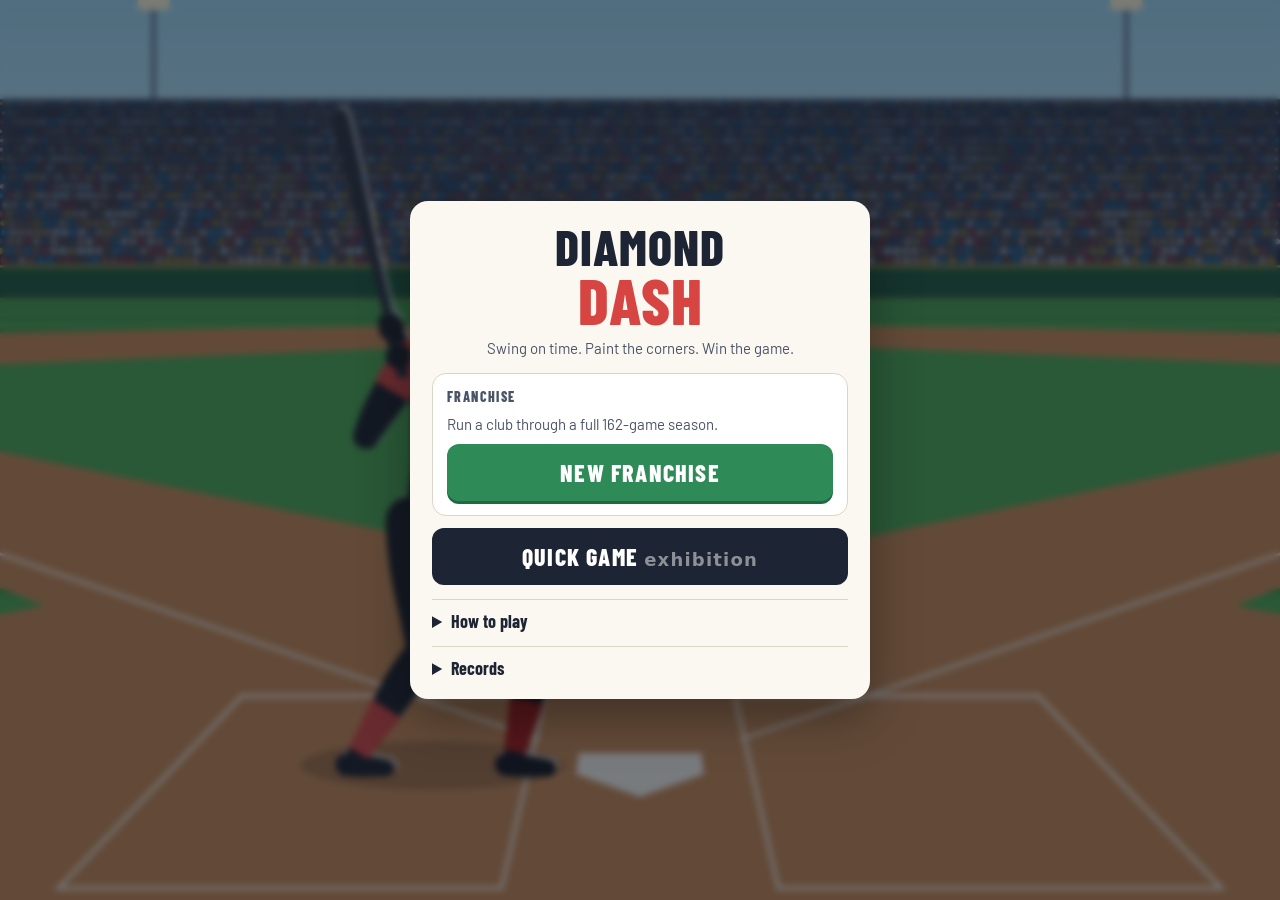
==== commit a838adae: "Milestone 2 tasks 2-3: in-season form and lasting changes (js/form.js) Form in rating points from re" ====
--- a/index.html
+++ b/index.html
@@ -202,6 +202,7 @@
   <script src="js/postseason.js"></script>
   <script src="js/offseason.js"></script>
   <script src="js/trades.js"></script>
+  <script src="js/form.js"></script>
   <script src="js/db.js"></script>
   <script src="js/storage.js"></script>
   <script src="js/audio.js"></script>
--- a/css/ui-core.css
+++ b/css/ui-core.css
@@ -6,7 +6,7 @@
 .mm-label { font-family: var(--font-c); font-weight: 800; font-size: 14px; letter-spacing: 0.1em; text-transform: uppercase; color: var(--ink-2); }
 .mm-save { font-size: 15px; color: var(--ink-2); display: flex; flex-wrap: wrap; align-items: center; gap: 4px 8px; line-height: 1.3; }
 .mm-save b { font-family: var(--font-c); font-size: 21px; color: var(--ink); }
-.mm-save span { width: 100%; }
+.mm-save span:not(.mm-chip) { width: 100%; }
 .mm-chip { width: 14px; height: 14px; border-radius: 4px; display: inline-block; }
 .mm-link { border: none; background: none; color: var(--ink-2); font-size: 14px; text-decoration: underline; padding: 0; align-self: center; }
 .mm-quick { background: var(--ink); color: #fff; }
@@ -101,7 +101,7 @@
 .fr-mu-team { display: flex; align-items: center; gap: 10px; min-width: 0; }
 .fr-mu-team > div { min-width: 0; display: flex; flex-direction: column; }
 .fr-mu-team b { font-family: var(--font-c); font-size: 18px; line-height: 1.1; }
-.fr-mu-team span { font-size: 13px; color: var(--ink-2); }
+.fr-mu-team > div span { font-size: 13px; color: var(--ink-2); }
 .fr-mu-badge { width: 46px; height: 46px; font-size: 17px; border-radius: 12px; }
 .fr-mu-sp { font-size: 14px; line-height: 1.35; }
 .fr-mu-sp small { display: block; font-family: var(--font-c); font-weight: 700; font-size: 12px; letter-spacing: 0.08em; text-transform: uppercase; color: var(--ink-2); }
@@ -160,7 +160,8 @@
 .fr-card > .fr-seg-scroll { margin-bottom: 10px; }
 
 /* ---------- Standings ---------- */
-.fr-stand { margin-bottom: 12px; }
+.fr-stand { margin-bottom: 12px; table-layout: fixed; min-width: 640px; }
+.fr-stand th:first-child { width: 30%; }
 .fr-stand th.l { color: var(--ink); font-size: 16px; }
 .fr-tname { color: var(--ink-2); font-size: 13px; }
 .fr-table tr.fr-cut td { border-bottom: 2px solid var(--ink-2); }
@@ -199,14 +200,14 @@
 
 /* Lineup and rotation editors */
 .fr-lu { display: flex; flex-direction: column; gap: 6px; }
-.fr-lu-row { display: grid; grid-template-columns: 24px minmax(0, 2.2fr) 74px 40px minmax(0, 1fr) auto auto; align-items: center; gap: 8px; padding: 6px 8px; border: 1px solid var(--line); border-radius: 10px; background: var(--paper); }
+.fr-lu-row { display: grid; grid-template-columns: 24px minmax(0, 300px) 74px 40px minmax(0, 1fr) auto auto; align-items: center; gap: 8px; padding: 6px 8px; border: 1px solid var(--line); border-radius: 10px; background: var(--paper); }
 .fr-lu-row.bad { border-color: #e9a59c; background: #fdf0ee; }
 .fr-lu-n { font-family: var(--font-c); font-weight: 800; font-size: 18px; text-align: center; color: var(--ink-2); }
 .fr-lu select { font-size: 15px; padding: 6px 8px; border-radius: 8px; min-width: 0; }
 .fr-lu-st { font-size: 13px; color: var(--ink-2); white-space: nowrap; overflow: hidden; text-overflow: ellipsis; }
 .fr-lu-mv { display: flex; gap: 4px; }
-.fr-lu-row:not(:has(.fr-next)) { grid-template-columns: 24px minmax(0, 2.2fr) 74px 40px minmax(0, 1fr) auto; }
-.fr-lu-row:has(.fr-rot-p) { grid-template-columns: 24px minmax(0, 2.2fr) 40px minmax(0, 1.4fr) auto auto; }
+.fr-lu-row:not(:has(.fr-next)) { grid-template-columns: 24px minmax(0, 300px) 74px 40px minmax(0, 1fr) auto; }
+.fr-lu-row:has(.fr-rot-p) { grid-template-columns: 24px minmax(0, 300px) 40px minmax(0, 1fr) auto auto; }
 .fr-next { display: flex; align-items: center; gap: 4px; font-size: 13px; font-weight: 700; color: var(--ink-2); white-space: nowrap; }
 .fr-next input, .fr-cl input { width: auto; margin: 0; accent-color: var(--go); }
 .fr-pen { display: flex; flex-direction: column; }
@@ -250,16 +251,18 @@
 .fr-champ small { font-family: var(--font-c); font-weight: 700; text-transform: uppercase; letter-spacing: 0.08em; color: var(--ink-2); margin-right: 6px; }
 
 /* ---------- Player profile ---------- */
-.fr-prof-top { display: grid; grid-template-columns: 120px minmax(0, 1fr) minmax(0, 0.9fr); gap: 14px; align-items: start; margin-bottom: 12px; }
-.fr-portrait { width: 120px; height: 150px; border-radius: 12px; border: 3px solid var(--tc); background: #9fd8f2; display: block; }
-.fr-prof-name { display: flex; align-items: center; gap: 10px; margin-bottom: 8px; }
+.fr-prof-top { display: grid; grid-template-columns: 120px minmax(0, 1fr) minmax(0, 0.9fr); grid-template-areas: 'pic name rat' 'pic info rat'; grid-template-rows: auto 1fr; gap: 8px 16px; align-items: start; margin-bottom: 12px; }
+.fr-portrait { grid-area: pic; width: 120px; height: 150px; border-radius: 12px; border: 3px solid var(--tc); background: #9fd8f2; display: block; }
+.fr-prof-name { grid-area: name; display: flex; align-items: center; gap: 10px; }
+.fr-prof-info { grid-area: info; min-width: 0; }
+.fr-prof-ratings { grid-area: rat; min-width: 0; }
+.fr-prof-ovr { display: flex; align-items: center; gap: 4px; margin-top: 3px; }
 .fr-prof-num { font-family: var(--font-c); font-weight: 800; font-size: 30px; color: var(--tc); line-height: 1; }
 .fr-prof-name > div { display: flex; flex-direction: column; min-width: 0; }
 .fr-prof-name b { font-family: var(--font-c); font-size: 24px; line-height: 1.05; }
 .fr-prof-name span { font-size: 14px; color: var(--ink-2); }
 .fr-facts { display: grid; grid-template-columns: 1fr 1fr; gap: 6px 12px; margin: 0; }
 .fr-facts > div { min-width: 0; }
-.fr-facts > div.wide { grid-column: 1 / -1; }
 .fr-facts dt { font-family: var(--font-c); font-weight: 700; font-size: 12px; letter-spacing: 0.08em; text-transform: uppercase; color: var(--ink-2); }
 .fr-facts dd { margin: 0; font-size: 14px; font-weight: 600; }
 .fr-grade { font-family: var(--font-c); font-size: 18px; color: #1f7a4d; }
@@ -317,8 +320,7 @@
 /* ---------- Responsive ---------- */
 @media (max-width: 860px) {
   .fr-home { grid-template-columns: minmax(0, 1fr); }
-  .fr-prof-top { grid-template-columns: 120px minmax(0, 1fr); }
-  .fr-prof-ratings { grid-column: 1 / -1; }
+  .fr-prof-top { grid-template-columns: 120px minmax(0, 1fr); grid-template-areas: 'pic name' 'pic info' 'rat rat'; }
   .fr-box-grid { grid-template-columns: minmax(0, 1fr); }
 }
 @media (max-width: 640px) {
@@ -342,9 +344,9 @@
   .fr-lu-row:has(.fr-rot-p) .fr-lu-fit { display: none; }
   .fr-pen-row { grid-template-columns: 78px minmax(0, 1fr) 34px; }
   .fr-pen-st { grid-column: 2 / -1; white-space: normal; }
-  .fr-prof-top { grid-template-columns: 96px minmax(0, 1fr); gap: 10px; }
+  .fr-prof-top { grid-template-columns: 96px minmax(0, 1fr); grid-template-areas: 'pic name' 'info info' 'rat rat'; gap: 10px; }
   .fr-portrait { width: 96px; height: 120px; }
-  .fr-facts { grid-template-columns: 1fr; }
+  .fr-prof-name { align-self: center; flex-direction: column; align-items: flex-start; gap: 2px; }
   .fr-th-main h2 { font-size: 23px; }
   .fr-nf-badge, .fr-th-badge { width: 48px; height: 48px; font-size: 18px; }
   .fr-gtiles { grid-template-columns: repeat(2, minmax(0, 1fr)); }
--- a/css/ui-offseason.css
+++ b/css/ui-offseason.css
@@ -1 +1,198 @@
-/* Owned by the depth agent. See ARCHITECTURE.md. */
+/* Season and offseason screens (js/ui/screens-season.js, js/ui/screens-offseason.js).
+   Owned by the depth agent. Builds on the framework styles in ui.css. */
+
+.dp-sub { margin: -4px 0 12px; color: var(--ink-2); font-size: 14px; }
+.dp-kicker { font-family: var(--font-c); font-weight: 700; font-size: 13px; letter-spacing: 0.08em; text-transform: uppercase; color: var(--ink-2); }
+.dp-big { font-family: var(--font-c); font-weight: 800; font-size: 26px; line-height: 1.05; letter-spacing: 0.01em; }
+.dp-num { font-variant-numeric: tabular-nums; }
+.dp-pill { display: inline-block; padding: 2px 8px; border-radius: 999px; font-family: var(--font-c); font-weight: 700; font-size: 13px; letter-spacing: 0.03em; background: var(--paper-2); color: var(--ink); white-space: nowrap; }
+.dp-pill.gold { background: var(--gold); }
+.dp-pill.green { background: #cfe9d9; color: #12452b; }
+.dp-pill.red { background: #f6d5cf; color: #7a2418; }
+.dp-pill.dark { background: var(--ink); color: #fff; }
+.dp-note { background: var(--paper-2); border-radius: 10px; padding: 9px 12px; font-size: 14px; color: var(--ink-2); margin: 8px 0; }
+.dp-note.warn { background: #fdf0c9; color: #6b4e00; }
+.dp-note.bad { background: #f6d5cf; color: #7a2418; }
+.dp-note.good { background: #d9efe2; color: #12452b; }
+.dp-head-row { display: flex; align-items: center; justify-content: space-between; gap: 10px; flex-wrap: wrap; }
+.dp-head-row h3 { margin: 0; }
+.dp-tabs { display: flex; gap: 4px; flex-wrap: wrap; margin: 0 0 10px; }
+.dp-tabs button { border: 1px solid var(--line); background: #fff; border-radius: 999px; padding: 5px 12px; font-family: var(--font-c); font-weight: 700; font-size: 15px; color: var(--ink-2); }
+.dp-tabs button.sel { background: var(--ink); color: #fff; border-color: var(--ink); }
+.dp-stats { display: grid; grid-template-columns: repeat(auto-fit, minmax(120px, 1fr)); gap: 8px; margin: 4px 0 2px; }
+.dp-stat { background: var(--paper); border: 1px solid var(--line); border-radius: 10px; padding: 7px 10px; }
+.dp-stat b { display: block; font-family: var(--font-c); font-size: 22px; line-height: 1.1; }
+.dp-stat span { font-size: 12px; color: var(--ink-2); }
+.dp-stat.over b { color: var(--accent); }
+.btn.sm { padding: 6px 12px; font-size: 15px; border-radius: 9px; }
+.btn.xs { padding: 3px 9px; font-size: 14px; border-radius: 8px; }
+.btn:disabled { opacity: 0.45; cursor: default; }
+.btn.go:disabled { box-shadow: none; }
+.btn.warn { background: #f6d5cf; color: #7a2418; }
+.fr-table tr.dim td { opacity: 0.5; }
+.fr-table tr.sel { background: rgba(46, 139, 87, 0.1); }
+
+/* ---------- Matchup card (next game, All-Star Game) ---------- */
+.dp-match { display: flex; align-items: center; gap: 12px; flex-wrap: wrap; }
+.dp-match-teams { display: flex; align-items: center; gap: 10px; flex: 1; min-width: 220px; }
+.dp-match-team { display: flex; align-items: center; gap: 8px; font-family: var(--font-c); font-weight: 800; font-size: 22px; }
+.dp-match-team i { width: 14px; height: 30px; border-radius: 4px; display: inline-block; }
+.dp-match-team small { font-family: var(--font); font-weight: 600; font-size: 13px; color: var(--ink-2); }
+.dp-match-at { color: var(--ink-2); font-family: var(--font-c); font-weight: 700; }
+.dp-match .fr-row-btns { margin-top: 0; }
+.dp-label { font-family: var(--font-c); font-weight: 800; font-size: 15px; letter-spacing: 0.06em; text-transform: uppercase; color: #8a6d00; }
+
+/* ---------- Bracket ---------- */
+.dp-final { max-width: 420px; margin: 0 auto 12px; }
+.dp-final .dp-series { border-width: 2px; border-color: var(--gold); }
+.dp-final-title { text-align: center; font-family: var(--font-c); font-weight: 800; font-size: 20px; letter-spacing: 0.12em; margin-bottom: 6px; }
+.dp-final-title::before, .dp-final-title::after { content: '\25C6'; color: var(--gold); margin: 0 8px; font-size: 13px; vertical-align: 2px; }
+.dp-bracket { display: grid; grid-template-columns: repeat(3, minmax(0, 1fr)); gap: 10px; align-items: start; }
+.dp-round { display: flex; flex-direction: column; gap: 8px; min-width: 0; }
+.dp-round-name { font-family: var(--font-c); font-weight: 700; font-size: 13px; letter-spacing: 0.08em; text-transform: uppercase; color: var(--ink-2); }
+.dp-series { background: #fff; border: 1px solid var(--line); border-radius: 10px; overflow: hidden; }
+.dp-series.live { border-left: 4px solid var(--gold); }
+.dp-series.mine { box-shadow: 0 0 0 2px rgba(242, 201, 76, 0.65); }
+.dp-series.tbd { background: transparent; border-style: dashed; }
+.dp-series.tbd .nm { white-space: normal; font-size: 15px; line-height: 1.2; }
+.dp-srow { display: flex; align-items: center; gap: 6px; padding: 6px 9px; min-height: 34px; }
+.dp-srow + .dp-srow { border-top: 1px solid var(--line); }
+.dp-srow .seed { width: 16px; font-size: 12px; color: var(--ink-2); font-variant-numeric: tabular-nums; text-align: right; flex: none; }
+.dp-srow .bar { width: 5px; align-self: stretch; border-radius: 2px; flex: none; }
+.dp-srow .nm { flex: 1; min-width: 0; font-family: var(--font-c); font-weight: 700; font-size: 17px; white-space: nowrap; overflow: hidden; text-overflow: ellipsis; cursor: pointer; }
+.dp-srow .nm small { font-family: var(--font); font-weight: 500; font-size: 12px; color: var(--ink-2); margin-left: 4px; }
+.dp-srow .w { font-family: var(--font-c); font-weight: 800; font-size: 20px; min-width: 16px; text-align: right; font-variant-numeric: tabular-nums; }
+.dp-srow.win .nm, .dp-srow.win .w { color: var(--ink); }
+.dp-srow.out { opacity: 0.45; }
+.dp-srow.me { background: rgba(242, 201, 76, 0.18); }
+.dp-sfoot { padding: 4px 9px 6px; font-size: 12px; color: var(--ink-2); border-top: 1px solid var(--line); background: var(--paper); }
+.dp-bye { font-size: 13px; color: var(--ink-2); padding: 6px 2px; }
+.dp-bye b { font-family: var(--font-c); color: var(--ink); }
+.dp-lg-head { display: flex; align-items: baseline; justify-content: space-between; gap: 8px; margin-bottom: 8px; }
+.dp-lg-head h3 { margin: 0; }
+
+/* ---------- Awards ---------- */
+.dp-awards { display: grid; grid-template-columns: repeat(auto-fit, minmax(300px, 1fr)); gap: 12px; }
+.dp-award { border-top: 1px solid var(--line); padding: 10px 0 8px; }
+.dp-award:first-of-type { border-top: none; padding-top: 2px; }
+.dp-award-title { font-family: var(--font-c); font-weight: 700; font-size: 13px; letter-spacing: 0.09em; text-transform: uppercase; color: #8a6d00; }
+.dp-award-win { display: flex; align-items: baseline; gap: 8px; flex-wrap: wrap; margin: 2px 0; }
+.dp-award-win .fr-plink { font-family: var(--font-c); font-size: 22px; font-weight: 800; border-bottom-width: 0; }
+.dp-award-line { font-size: 14px; color: var(--ink-2); }
+.dp-award-fin { font-size: 13px; color: var(--ink-2); margin-top: 3px; }
+.dp-war { font-family: var(--font-c); font-weight: 800; font-size: 14px; background: var(--ink); color: #fff; border-radius: 6px; padding: 1px 6px; }
+.dp-years { display: flex; gap: 6px; flex-wrap: wrap; margin-bottom: 10px; }
+
+/* ---------- Celebration ---------- */
+.dp-champ {
+  position: relative;
+  overflow: hidden;
+  border-radius: 18px;
+  padding: 28px 18px 24px;
+  margin-bottom: 12px;
+  text-align: center;
+  color: #fff;
+  background: var(--ink);
+}
+.dp-champ::before {
+  content: '';
+  position: absolute;
+  inset: 0;
+  background-image:
+    radial-gradient(circle at 12% 22%, rgba(255, 255, 255, 0.5) 0 3px, transparent 4px),
+    radial-gradient(circle at 82% 18%, rgba(242, 201, 76, 0.9) 0 4px, transparent 5px),
+    radial-gradient(circle at 70% 78%, rgba(255, 255, 255, 0.45) 0 3px, transparent 4px),
+    radial-gradient(circle at 25% 80%, rgba(242, 201, 76, 0.8) 0 3px, transparent 4px),
+    radial-gradient(circle at 48% 12%, rgba(255, 255, 255, 0.35) 0 2px, transparent 3px),
+    radial-gradient(circle at 92% 60%, rgba(255, 255, 255, 0.4) 0 2px, transparent 3px),
+    radial-gradient(circle at 6% 58%, rgba(242, 201, 76, 0.7) 0 2px, transparent 3px);
+  pointer-events: none;
+}
+.dp-champ > * { position: relative; }
+.dp-champ .dp-kicker { color: rgba(255, 255, 255, 0.8); }
+.dp-champ h2 { font-family: var(--font-c); font-weight: 800; font-size: 46px; line-height: 1; margin: 6px 0 4px; letter-spacing: 0.02em; text-shadow: 0 2px 0 rgba(0, 0, 0, 0.18); }
+.dp-champ .dp-trophy { font-size: 44px; line-height: 1; }
+.dp-champ p { margin: 6px 0 0; font-size: 16px; opacity: 0.92; }
+.dp-champ .dp-pill { background: rgba(255, 255, 255, 0.2); color: #fff; }
+
+/* ---------- Offseason hub ---------- */
+.dp-steps { display: flex; gap: 6px; overflow-x: auto; scrollbar-width: none; padding-bottom: 2px; margin-bottom: 12px; }
+.dp-steps::-webkit-scrollbar { display: none; }
+.dp-step { flex: 1 0 auto; display: flex; align-items: center; gap: 6px; background: #fff; border: 1px solid var(--line); border-radius: 999px; padding: 6px 12px 6px 6px; font-family: var(--font-c); font-weight: 700; font-size: 15px; color: var(--ink-2); white-space: nowrap; }
+.dp-step i { width: 22px; height: 22px; border-radius: 50%; display: grid; place-items: center; font-style: normal; font-size: 13px; background: var(--paper-2); color: var(--ink-2); flex: none; }
+.dp-step.done i { background: var(--go); color: #fff; }
+.dp-step.cur { border-color: var(--gold); background: #fff8df; color: var(--ink); }
+.dp-step.cur i { background: var(--gold); color: var(--ink); }
+.dp-continue { display: flex; align-items: center; justify-content: space-between; gap: 10px; flex-wrap: wrap; }
+.dp-continue p { margin: 0; color: var(--ink-2); font-size: 14px; flex: 1; min-width: 200px; }
+.dp-delta { font-family: var(--font-c); font-weight: 800; }
+.dp-delta.up { color: var(--go); }
+.dp-delta.down { color: var(--accent); }
+
+/* ---------- Draft ---------- */
+.dp-clock { display: flex; align-items: center; gap: 12px; flex-wrap: wrap; }
+.dp-clock .dp-big { flex: 1; min-width: 200px; }
+.dp-clock.me { background: #fff8df; border-color: var(--gold); }
+.dp-range { position: relative; display: inline-block; width: 70px; height: 8px; border-radius: 4px; background: var(--paper-2); vertical-align: middle; margin-right: 6px; }
+.dp-range i { position: absolute; top: 0; bottom: 0; border-radius: 4px; background: var(--ink-2); }
+.dp-range.pot i { background: #2e8b57; }
+.dp-picks { max-height: 360px; overflow-y: auto; }
+.dp-pickrow { display: flex; gap: 8px; align-items: baseline; padding: 4px 0; border-bottom: 1px solid var(--line); font-size: 14px; }
+.dp-pickrow b { font-family: var(--font-c); min-width: 30px; color: var(--ink-2); }
+.dp-pickrow.me { background: rgba(242, 201, 76, 0.2); }
+.dp-draft-grid { display: grid; grid-template-columns: minmax(0, 2fr) minmax(240px, 1fr); gap: 12px; align-items: start; }
+
+/* ---------- Trade builder ---------- */
+.dp-trade { display: grid; grid-template-columns: minmax(0, 1fr) minmax(0, 1fr); gap: 12px; align-items: start; }
+.dp-list { max-height: 440px; overflow-y: auto; border: 1px solid var(--line); border-radius: 10px; background: #fff; }
+.dp-li { display: flex; align-items: center; gap: 8px; padding: 6px 10px; border-bottom: 1px solid var(--line); cursor: pointer; font-size: 14px; }
+.dp-li:last-child { border-bottom: none; }
+.dp-li:hover { background: rgba(242, 201, 76, 0.1); }
+.dp-li.on { background: rgba(46, 139, 87, 0.12); }
+.dp-li input { width: 17px; height: 17px; accent-color: var(--go); flex: none; margin: 0; }
+.dp-li .nm { flex: 1; min-width: 0; white-space: nowrap; overflow: hidden; text-overflow: ellipsis; font-weight: 600; }
+.dp-li .nm small { color: var(--ink-2); font-weight: 500; margin-left: 4px; }
+.dp-li .meta { color: var(--ink-2); font-size: 12px; white-space: nowrap; font-variant-numeric: tabular-nums; }
+.dp-li.dis { opacity: 0.45; cursor: default; }
+.dp-group { font-family: var(--font-c); font-weight: 700; font-size: 12px; letter-spacing: 0.08em; text-transform: uppercase; color: var(--ink-2); background: var(--paper); padding: 4px 10px; border-bottom: 1px solid var(--line); position: sticky; top: 0; z-index: 1; }
+.dp-eval { position: sticky; bottom: 0; z-index: 2; margin-top: 12px; background: #fff; border: 1px solid var(--line); border-radius: 14px; padding: 12px 14px; box-shadow: 0 -6px 18px rgba(29, 36, 51, 0.08); }
+.dp-meter { position: relative; height: 10px; border-radius: 999px; background: linear-gradient(90deg, #f6d5cf 0 50%, #cfe9d9 50% 100%); margin: 8px 0 4px; }
+.dp-meter i { position: absolute; top: -3px; width: 4px; height: 16px; margin-left: -2px; border-radius: 2px; background: var(--ink); transition: left 0.2s; }
+.dp-verdict { font-family: var(--font-c); font-weight: 800; font-size: 20px; }
+.dp-verdict.yes { color: var(--go); }
+.dp-verdict.no { color: var(--accent); }
+.dp-select { font: inherit; font-size: 15px; padding: 7px 10px; border-radius: 10px; border: 1px solid var(--line); background: #fff; color: var(--ink); max-width: 100%; }
+.dp-chips { display: flex; flex-wrap: wrap; gap: 5px; min-height: 26px; margin-top: 4px; }
+.dp-chip { display: inline-flex; align-items: center; gap: 4px; background: var(--paper-2); border-radius: 999px; padding: 2px 4px 2px 9px; font-size: 13px; font-weight: 600; }
+.dp-chip button { border: none; background: rgba(29, 36, 51, 0.1); border-radius: 50%; width: 18px; height: 18px; line-height: 18px; padding: 0; font-size: 13px; color: var(--ink); }
+
+/* ---------- Forms (offers, roster picks) ---------- */
+.dp-form { display: grid; grid-template-columns: 1fr 1fr; gap: 10px; margin: 8px 0; }
+.dp-form label { display: flex; flex-direction: column; gap: 4px; font-size: 13px; font-weight: 600; color: var(--ink-2); }
+.dp-form input { font: inherit; font-size: 17px; padding: 8px 10px; border-radius: 10px; border: 1px solid var(--line); background: #fff; color: var(--ink); width: 100%; }
+.dp-counters { display: flex; gap: 6px; flex-wrap: wrap; }
+.dp-counters .dp-pill.ok { background: #cfe9d9; color: #12452b; }
+.dp-counters .dp-pill.no { background: #f6d5cf; color: #7a2418; }
+.dp-check { width: 18px; height: 18px; accent-color: var(--go); vertical-align: middle; margin: 0; }
+.dp-toggle { display: inline-flex; border: 1px solid var(--line); border-radius: 9px; overflow: hidden; }
+.dp-toggle button { border: none; background: #fff; padding: 5px 10px; font-family: var(--font-c); font-weight: 700; font-size: 14px; color: var(--ink-2); }
+.dp-toggle button + button { border-left: 1px solid var(--line); }
+.dp-toggle button.on.sign { background: var(--go); color: #fff; }
+.dp-toggle button.on.rel { background: #f6d5cf; color: #7a2418; }
+.dp-sticky-bar { position: sticky; bottom: 0; z-index: 2; background: var(--paper); border-top: 1px solid var(--line); padding: 10px 0 2px; margin-top: 8px; }
+
+@media (max-width: 760px) {
+  .dp-bracket { grid-template-columns: minmax(0, 1fr); }
+  .dp-trade { grid-template-columns: minmax(0, 1fr); }
+  .dp-draft-grid { grid-template-columns: minmax(0, 1fr); }
+  .dp-range { width: 40px; }
+  .dp-list { max-height: 300px; }
+}
+@media (max-width: 560px) {
+  .dp-champ h2 { font-size: 36px; }
+  .dp-big { font-size: 22px; }
+  .dp-match-team { font-size: 19px; }
+  .dp-match-team small { display: none; }
+  .dp-form { grid-template-columns: 1fr; }
+  .dp-step { font-size: 14px; }
+}
--- a/css/fx.css
+++ b/css/fx.css
@@ -1 +1,100 @@
-/* Owned by the animation agent. See ARCHITECTURE.md. */
+/* Owned by the animation agent. See ARCHITECTURE.md.
+   Presentation overlays created by js/fx.js inside #hud. */
+
+/* Big-game label, e.g. "Diamond Series · Game 7" (postseason / All-Star). */
+.fx-label {
+  position: absolute;
+  left: 12px;
+  top: calc(60px + var(--safe-top));
+  max-width: calc(100vw - 24px);
+  padding: 3px 11px 2px;
+  border-radius: 999px;
+  font-family: var(--font-c);
+  font-weight: 800;
+  font-size: 14px;
+  letter-spacing: 0.06em;
+  text-transform: uppercase;
+  white-space: nowrap;
+  overflow: hidden;
+  text-overflow: ellipsis;
+  color: #2a1d05;
+  background: linear-gradient(180deg, #fff1b0 0%, #f2c94c 52%, #d29b22 100%);
+  box-shadow: 0 2px 10px rgba(0, 0, 0, 0.3), inset 0 0 0 1px rgba(255, 255, 255, 0.55);
+}
+.fx-label::before { content: '\2605'; margin-right: 6px; font-size: 0.9em; }
+
+/* Replay badge (top right, under the mute button). */
+.fx-replay {
+  position: absolute;
+  right: 12px;
+  top: calc(60px + var(--safe-top));
+  display: flex;
+  align-items: center;
+  gap: 8px;
+  padding: 4px 10px 4px 5px;
+  border-radius: 9px;
+  background: rgba(20, 26, 40, 0.86);
+  color: #fff;
+  font-family: var(--font-c);
+  box-shadow: 0 3px 12px rgba(0, 0, 0, 0.3);
+}
+.fx-replay b {
+  padding: 1px 8px;
+  border-radius: 5px;
+  background: #d64541;
+  font-size: 17px;
+  font-weight: 800;
+  letter-spacing: 0.1em;
+  animation: fxPulse 1.1s ease-in-out infinite;
+}
+.fx-replay span { font-size: 14px; font-weight: 700; opacity: 0.8; }
+@keyframes fxPulse { 50% { opacity: 0.55; } }
+
+/* Title celebration. */
+.fx-champs {
+  position: absolute;
+  left: 0;
+  right: 0;
+  top: calc(78px + var(--safe-top));
+  text-align: center;
+  pointer-events: none;
+  opacity: 0;
+  transform: scale(0.55);
+  transition: opacity 0.35s ease-out, transform 0.6s cubic-bezier(0.2, 1.5, 0.4, 1);
+}
+.fx-champs.show { opacity: 1; transform: none; }
+.fx-champs-main {
+  font-family: var(--font-c);
+  font-weight: 800;
+  font-size: clamp(50px, 14vw, 128px);
+  line-height: 1;
+  letter-spacing: 0.06em;
+  color: #f2c94c;
+  background: linear-gradient(180deg, #fffbe0 0%, #f2c94c 46%, #c18a1c 100%);
+  -webkit-background-clip: text;
+  background-clip: text;
+  -webkit-text-fill-color: transparent;
+  filter: drop-shadow(0 4px 0 rgba(0, 0, 0, 0.4)) drop-shadow(0 0 22px rgba(242, 201, 76, 0.55));
+}
+.fx-champs-sub {
+  display: inline-block;
+  margin-top: 8px;
+  padding: 3px 14px;
+  border-radius: 999px;
+  background: var(--team, #f2c94c);
+  color: #fff;
+  font-family: var(--font-c);
+  font-weight: 800;
+  font-size: clamp(18px, 4.6vw, 30px);
+  letter-spacing: 0.08em;
+  text-transform: uppercase;
+  text-shadow: 0 2px 0 rgba(0, 0, 0, 0.35);
+  box-shadow: 0 4px 14px rgba(0, 0, 0, 0.35);
+}
+
+@media (max-width: 560px) {
+  .fx-label { top: calc(108px + var(--safe-top)); font-size: 12px; }
+  .fx-replay { top: calc(108px + var(--safe-top)); }
+  .fx-replay span { font-size: 12px; }
+  .fx-champs { top: calc(140px + var(--safe-top)); }
+}
